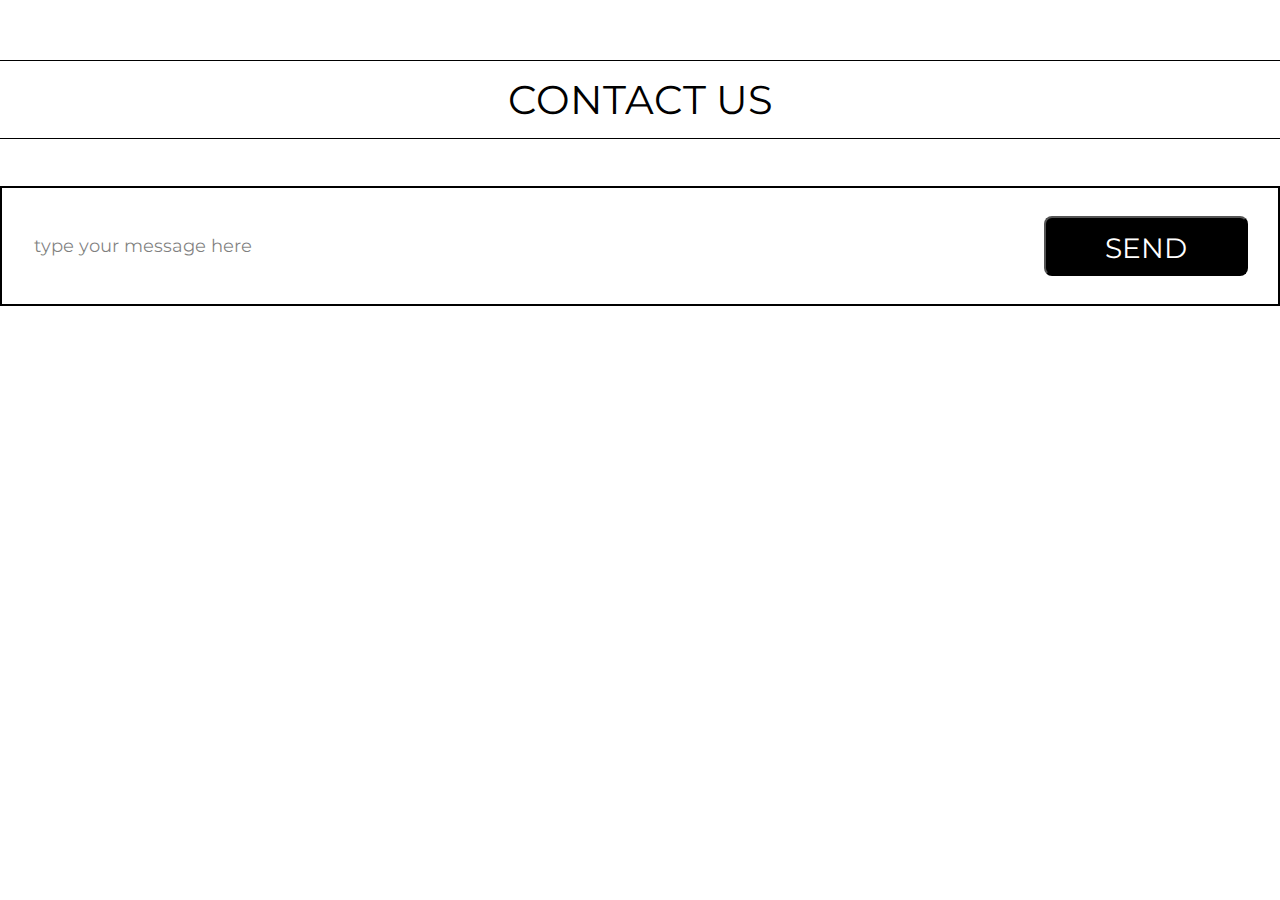
==== index.html @ b16e45a4 "dev" ====
<!DOCTYPE html>
<html lang="en">
  <head>
    <meta charset="UTF-8" />
    <meta http-equiv="X-UA-Compatible" content="IE=edge" />
    <meta name="viewport" content="width=device-width, initial-scale=1.0" />
    <link rel="stylesheet" href="css/style.css" />
    <title>Document</title>
  </head>
  <body>
    <p class="text_big">contact us</p>
    <form action="#" class="form_button">
      <textarea
        class="message"
        cols="30"
        rows="5"
        placeholder="type your message here"
      ></textarea>
      <button class="button_black" type="submit">SEND</button>
    </form>
  </body>
</html>
---- css/style.css ----
* {
  box-sizing: border-box;
}

*::before {
  box-sizing: border-box;
}
*::after {
  box-sizing: border-box;
}
/* http://meyerweb.com/eric/tools/css/reset/ 
   v2.0 | 20110126
   License: none (public domain)
*/
html,
body,
div,
span,
applet,
object,
iframe,
h1,
h2,
h3,
h4,
h5,
h6,
p,
blockquote,
pre,
a,
abbr,
acronym,
address,
big,
cite,
code,
del,
dfn,
em,
img,
ins,
kbd,
q,
s,
samp,
small,
strike,
strong,
sub,
sup,
tt,
var,
b,
u,
i,
center,
dl,
dt,
dd,
ol,
ul,
li,
fieldset,
form,
label,
legend,
table,
caption,
tbody,
tfoot,
thead,
tr,
th,
td,
article,
aside,
canvas,
details,
embed,
figure,
figcaption,
footer,
header,
hgroup,
menu,
nav,
output,
ruby,
section,
summary,
time,
mark,
audio,
video {
  margin: 0;
  padding: 0;
  border: 0;
  font-size: 100%;
  font: inherit;
  vertical-align: baseline;
}
/* HTML5 display-role reset for older browsers */
article,
aside,
details,
figcaption,
figure,
footer,
header,
hgroup,
menu,
nav,
section {
  display: block;
}
body {
  line-height: 1;
}
ol,
ul {
  list-style: none;
}
blockquote,
q {
  quotes: none;
}
blockquote:before,
blockquote:after,
q:before,
q:after {
  content: "";
  content: none;
}
table {
  border-collapse: collapse;
  border-spacing: 0;
}

@font-face {
  font-family: "Montserrat";
  src: url(/fonts/static/Montserrat-Regular.ttf);
}
body {
  font-family: "Montserrat";
}

.text_big {
  font-size: 40px;
  text-align: center;
  line-height: 49px;
  color: #000000;
  text-transform: uppercase;
  padding: 14px 0;
  border-bottom: #000000 1px solid;
  border-top: #000000 1px solid;
  margin: 60px auto 47px;
}

.form_button {
  margin: 0 2px;
  border: 2px black solid;
  display: flex;
  flex-direction: row;
  justify-content: space-between;
  align-items: center;
  padding: 0 30px;
  margin: 0 auto;
}

.message {
  font-family: "Montserrat";
  font-style: normal;
  font-weight: 400;
  height: 116px;
  width: 70%;
  resize: none;
  border: none;
  font-size: 18px;
}
.message::placeholder {
  color: rgba(0, 0, 0, 0.5);
  padding-top: 45px;
}

.message:focus-visible {
  outline: none;
}
.button_black {
  font-family: "Montserrat";
  background-color: #000000;
  min-width: 200px;
  height: 60px;
  font-size: 28px;
  line-height: 34px;
  color: white;
  padding: 13px 59px;
  border-radius: 8px;
  cursor: pointer;
  flex-grow: 0;
}

/* mobile */

@media only screen and (min-width: 320px) and (max-width: 500px) {
  .button_black {
    display: block;
    min-width: 335px;
    text-align: center;
    position: absolute;
    left: 50%;
    transform: translate(-50%, -50%);
    bottom: -20px;
  }
  .form_button {
    display: block;
    padding: 0px;
  }
  .message {
    text-align: center;
    width: 100%;
  }
}
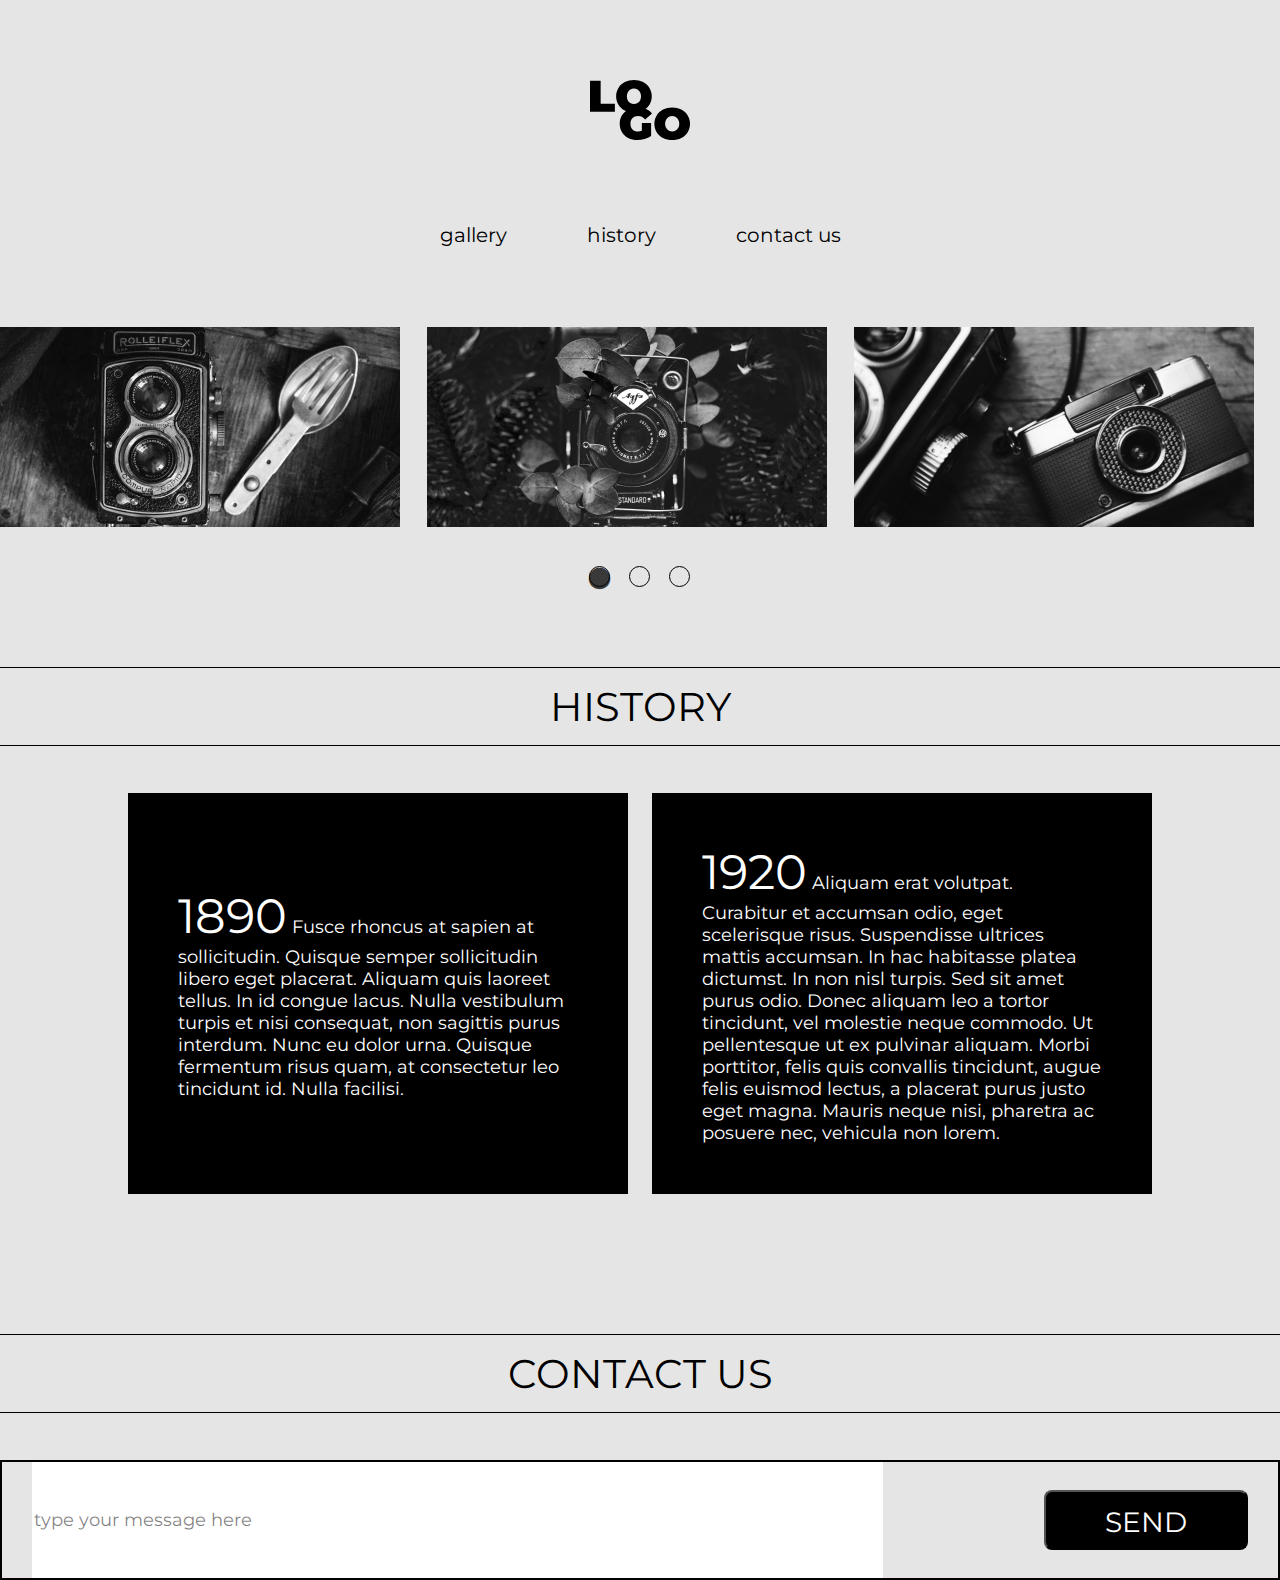
==== commit f19f919a: "add navigation and start add slider" ====
--- a/index.html
+++ b/index.html
@@ -5,18 +5,97 @@
     <meta http-equiv="X-UA-Compatible" content="IE=edge" />
     <meta name="viewport" content="width=device-width, initial-scale=1.0" />
     <link rel="stylesheet" href="css/style.css" />
+    <link rel="stylesheet" type="text/css" href="./slick/slick.css" />
+    <link rel="stylesheet" type="text/css" href="./slick/slick-theme.css" />
     <title>Document</title>
   </head>
   <body>
-    <p class="text_big">contact us</p>
+    <div class="logo">
+      <a href="./index.html"
+        ><svg
+          width="100"
+          height="60"
+          viewBox="0 0 100 60"
+          fill="none"
+          xmlns="http://www.w3.org/2000/svg"
+        >
+          <path
+            fill-rule="evenodd"
+            clip-rule="evenodd"
+            d="M10.6434 0.710882H0V31.812H24.8948V23.6813H10.6434V0.710882ZM35.98 30.9924C35.5764 30.8209 35.1799 30.635 34.7905 30.4347C32.0846 29.0426 29.9649 27.1173 28.4315 24.6588C26.8982 22.1707 26.1315 19.3716 26.1315 16.2615C26.1315 13.1513 26.8982 10.3671 28.4315 7.90858C29.9649 5.42049 32.0846 3.48037 34.7905 2.08822C37.4965 0.696073 40.5482 0 43.9457 0C47.3431 0 50.3949 0.696073 53.1008 2.08822C55.8068 3.48037 57.9264 5.42049 59.4598 7.90858C60.9932 10.3671 61.7599 13.1513 61.7599 16.2615C61.7599 19.3716 60.9932 22.1707 59.4598 24.6588C58.426 26.3162 57.1258 27.7313 55.5591 28.9041C55.6626 28.9459 55.7656 28.9885 55.8679 29.0321C58.3334 30.0392 60.3779 31.5202 62.0014 33.4752L55.1915 39.3844C53.2071 37.1036 50.8469 35.9632 48.1109 35.9632C45.7657 35.9632 43.9016 36.6593 42.5186 38.0515C41.1355 39.4436 40.444 41.3393 40.444 43.7385C40.444 46.0785 41.1205 47.9594 42.4735 49.3812C43.8565 50.8029 45.6906 51.5138 47.9756 51.5138C49.3286 51.5138 50.6214 51.2621 51.8541 50.7585V42.8944H61.0995V56.0457C59.2354 57.3194 57.0706 58.2968 54.6052 58.9781C52.1397 59.6594 49.7194 60 47.3442 60C43.9768 60 40.9551 59.3187 38.2793 57.9562C35.6034 56.5641 33.4987 54.6387 31.9654 52.1803C30.4621 49.6922 29.7104 46.8783 29.7104 43.7385C29.7104 40.5988 30.4621 37.7997 31.9654 35.3412C33.0241 33.6233 34.3623 32.1737 35.98 30.9924ZM47.5085 23.1037C46.4562 23.7257 45.2686 24.0368 43.9457 24.0368C42.6228 24.0368 41.4201 23.7257 40.3377 23.1037C39.2854 22.4521 38.4436 21.5487 37.8122 20.3935C37.1808 19.2087 36.8651 17.8313 36.8651 16.2615C36.8651 14.6916 37.1808 13.3291 37.8122 12.1739C38.4436 10.9891 39.2854 10.0857 40.3377 9.46364C41.4201 8.812 42.6228 8.48617 43.9457 8.48617C45.2686 8.48617 46.4562 8.812 47.5085 9.46364C48.5909 10.0857 49.4478 10.9891 50.0792 12.1739C50.7105 13.3291 51.0262 14.6916 51.0262 16.2615C51.0262 17.8313 50.7105 19.2087 50.0792 20.3935C49.4478 21.5487 48.5909 22.4521 47.5085 23.1037ZM73.0307 57.9118C75.7366 59.3039 78.7883 60 82.1858 60C85.5833 60 88.635 59.3039 91.341 57.9118C94.0469 56.5196 96.1666 54.5943 97.6999 52.1358C99.2333 49.6478 100 46.8487 100 43.7385C100 40.6284 99.2333 37.8441 97.6999 35.3857C96.1666 32.8976 94.0469 30.9574 91.341 29.5653C88.635 28.1731 85.5833 27.4771 82.1858 27.4771C78.7883 27.4771 75.7366 28.1731 73.0307 29.5653C70.3247 30.9574 68.205 32.8976 66.6717 35.3857C65.1383 37.8441 64.3716 40.6284 64.3716 43.7385C64.3716 46.8487 65.1383 49.6478 66.6717 52.1358C68.205 54.5943 70.3247 56.5196 73.0307 57.9118ZM85.7486 50.5808C84.6963 51.2028 83.5087 51.5138 82.1858 51.5138C80.8629 51.5138 79.6602 51.2028 78.5779 50.5808C77.5256 49.9291 76.6837 49.0257 76.0523 47.8705C75.4209 46.6857 75.1052 45.3084 75.1052 43.7385C75.1052 42.1687 75.4209 40.8061 76.0523 39.651C76.6837 38.4661 77.5256 37.5627 78.5779 36.9407C79.6602 36.2891 80.8629 35.9632 82.1858 35.9632C83.5087 35.9632 84.6963 36.2891 85.7486 36.9407C86.831 37.5627 87.6879 38.4661 88.3193 39.651C88.9507 40.8061 89.2664 42.1687 89.2664 43.7385C89.2664 45.3084 88.9507 46.6857 88.3193 47.8705C87.6879 49.0257 86.831 49.9291 85.7486 50.5808Z"
+            fill="black"
+          />
+        </svg>
+      </a>
+    </div>
+    <nav class="nav">
+      <ul>
+        <li><a href="#gallery">gallery</a></li>
+        <li><a href="#history">history</a></li>
+        <li><a href="#contact-us">contact us</a></li>
+      </ul>
+    </nav>
+    <div id="gallery" class="slider">
+      <div class="Monochrome1"><img src="./img/Monochrome-1.png" alt="Monochrome1" /></div>
+      <div class="Monochrome3"><img src="./img/Monochrome-3.png" alt="Monochrome3" /></div>
+      <div class="Monochrome2"><img src="./img/Monochrome-2.png" alt="Monochrome2" /></div>
+      <div class="Monochrome4"><img src="./img/Monochrome-1.png" alt="Monochrome1" /></div>
+      <div class="Monochrome5"><img src="./img/Monochrome-3.png" alt="Monochrome3" /></div>
+      <div class="Monochrome6"><img src="./img/Monochrome-2.png" alt="Monochrome2" /></div>
+    </div>
+    <p id="history" class="text_big">history</p>
+    <div class="container">
+      <div class="box box-margin">
+        <p class="text">
+          <span class="data">1890</span> Fusce rhoncus at sapien at sollicitudin. Quisque semper
+          sollicitudin libero eget placerat. Aliquam quis laoreet tellus. In id congue lacus. Nulla
+          vestibulum turpis et nisi consequat, non sagittis purus interdum. Nunc eu dolor urna.
+          Quisque fermentum risus quam, at consectetur leo tincidunt id. Nulla facilisi.
+        </p>
+      </div>
+      <div class="box">
+        <p class="text">
+          <span class="data">1920</span> Aliquam erat volutpat. Curabitur et accumsan odio, eget
+          scelerisque risus. Suspendisse ultrices mattis accumsan. In hac habitasse platea dictumst.
+          In non nisl turpis. Sed sit amet purus odio. Donec aliquam leo a tortor tincidunt, vel
+          molestie neque commodo. Ut pellentesque ut ex pulvinar aliquam. Morbi porttitor, felis
+          quis convallis tincidunt, augue felis euismod lectus, a placerat purus justo eget magna.
+          Mauris neque nisi, pharetra ac posuere nec, vehicula non lorem.
+        </p>
+      </div>
+    </div>
+    <p id="contact-us" class="text_big">contact us</p>
     <form action="#" class="form_button">
-      <textarea
-        class="message"
-        cols="30"
-        rows="5"
-        placeholder="type your message here"
-      ></textarea>
+      <textarea class="message" cols="30" rows="5" placeholder="type your message here"></textarea>
       <button class="button_black" type="submit">SEND</button>
     </form>
+    <script type="text/javascript" src="./jquery.js"></script>
+    <script src="./slick/slick.min.js"></script>
+    <script>
+      $(".slider").slick({
+        slidesToShow: 3,
+        slidesToScroll: 2,
+        autoplay: true,
+        autoplaySpeed: 3000,
+        arrows: false,
+        dots: true,
+        responsive: [
+          {
+            breakpoint: 1024,
+            settings: {
+              slidesToShow: 2,
+              slidesToScroll: 2,
+            },
+          },
+          {
+            breakpoint: 760,
+            settings: {
+              slidesToShow: 1,
+              slidesToScroll: 1,
+            },
+          },
+        ],
+      });
+    </script>
   </body>
 </html>
--- a/css/style.css
+++ b/css/style.css
@@ -12,6 +12,9 @@
    v2.0 | 20110126
    License: none (public domain)
 */
+html {
+  scroll-behavior: smooth;
+}
 html,
 body,
 div,
@@ -137,12 +140,75 @@
   border-spacing: 0;
 }
 
+body {
+  margin: 0;
+  padding: 0;
+  font-family: "Montserrat";
+  background: #E5E5E5;
+}
+
+.logo {
+  margin: 80px auto;
+  text-align: center;
+}
+
+.nav ul {
+  display: flex;
+  justify-content: center;
+  font-size: 20px;
+  line-height: 24px;
+}
+
+.nav li {
+  margin: 0 40px 80px;
+}
+
+.nav a {
+  text-decoration: none;
+  color: #000000;
+}
+
+.nav a:hover {
+  text-decoration: underline;
+}
+
+.slider {
+  width: 100%;
+  margin: 0 auto;
+  max-width: 1320px;
+}
+
+.container {
+  display: flex;
+  max-width: 1024px;
+  margin: 0 auto;
+  justify-content: space-between;
+  flex-wrap: wrap;
+}
+
+.box {
+  background: #000000;
+  padding: 50px;
+  flex: 0 1 500px;
+  display: flex;
+  align-items: center;
+}
+
+.text {
+  color: #ffffff;
+  font-family: "Montserrat";
+  font-size: 18px;
+  line-height: 22px;
+}
+
+.data {
+  font-size: 48px;
+  line-height: 59px;
+}
+
 @font-face {
   font-family: "Montserrat";
   src: url(/fonts/static/Montserrat-Regular.ttf);
-}
-body {
-  font-family: "Montserrat";
 }
 
 .text_big {
@@ -154,7 +220,7 @@
   padding: 14px 0;
   border-bottom: #000000 1px solid;
   border-top: #000000 1px solid;
-  margin: 60px auto 47px;
+  margin: 140px auto 47px;
 }
 
 .form_button {
@@ -202,15 +268,59 @@
 
 /* mobile */
 
-@media only screen and (min-width: 320px) and (max-width: 500px) {
+@media only screen and (min-width: 768px) and (max-width: 1024px) {
+  .slider {
+      width: 100%;
+      margin: 0 auto;
+      max-width: 860px;
+    }
+
+  .container {
+    margin: 0 48px auto;
+  }
+
+  .box {
+    width: 100%;
+    display: block;
+    flex: none;
+    padding: 48px;
+  }
+
+  .box-margin {
+    margin-bottom: 32px;
+  }
+}
+
+@media only screen and (min-width: 320px) and (max-width: 768px) {
+  .slider {
+      width: 100%;
+      margin: 0 auto;
+      max-width: 760px;
+    }
+
+  .container {
+    margin: 0 20px auto;
+  }
+
+  .box {
+    width: 100%;
+    display: block;
+    flex: none;
+    padding: 20px;
+  }
+
+  .box-margin {
+    margin-bottom: 24px;
+  }
+
   .button_black {
     display: block;
-    min-width: 335px;
+    min-width: 100%;
     text-align: center;
-    position: absolute;
+    position: relative;
     left: 50%;
     transform: translate(-50%, -50%);
-    bottom: -20px;
+    bottom: -110px;
   }
   .form_button {
     display: block;
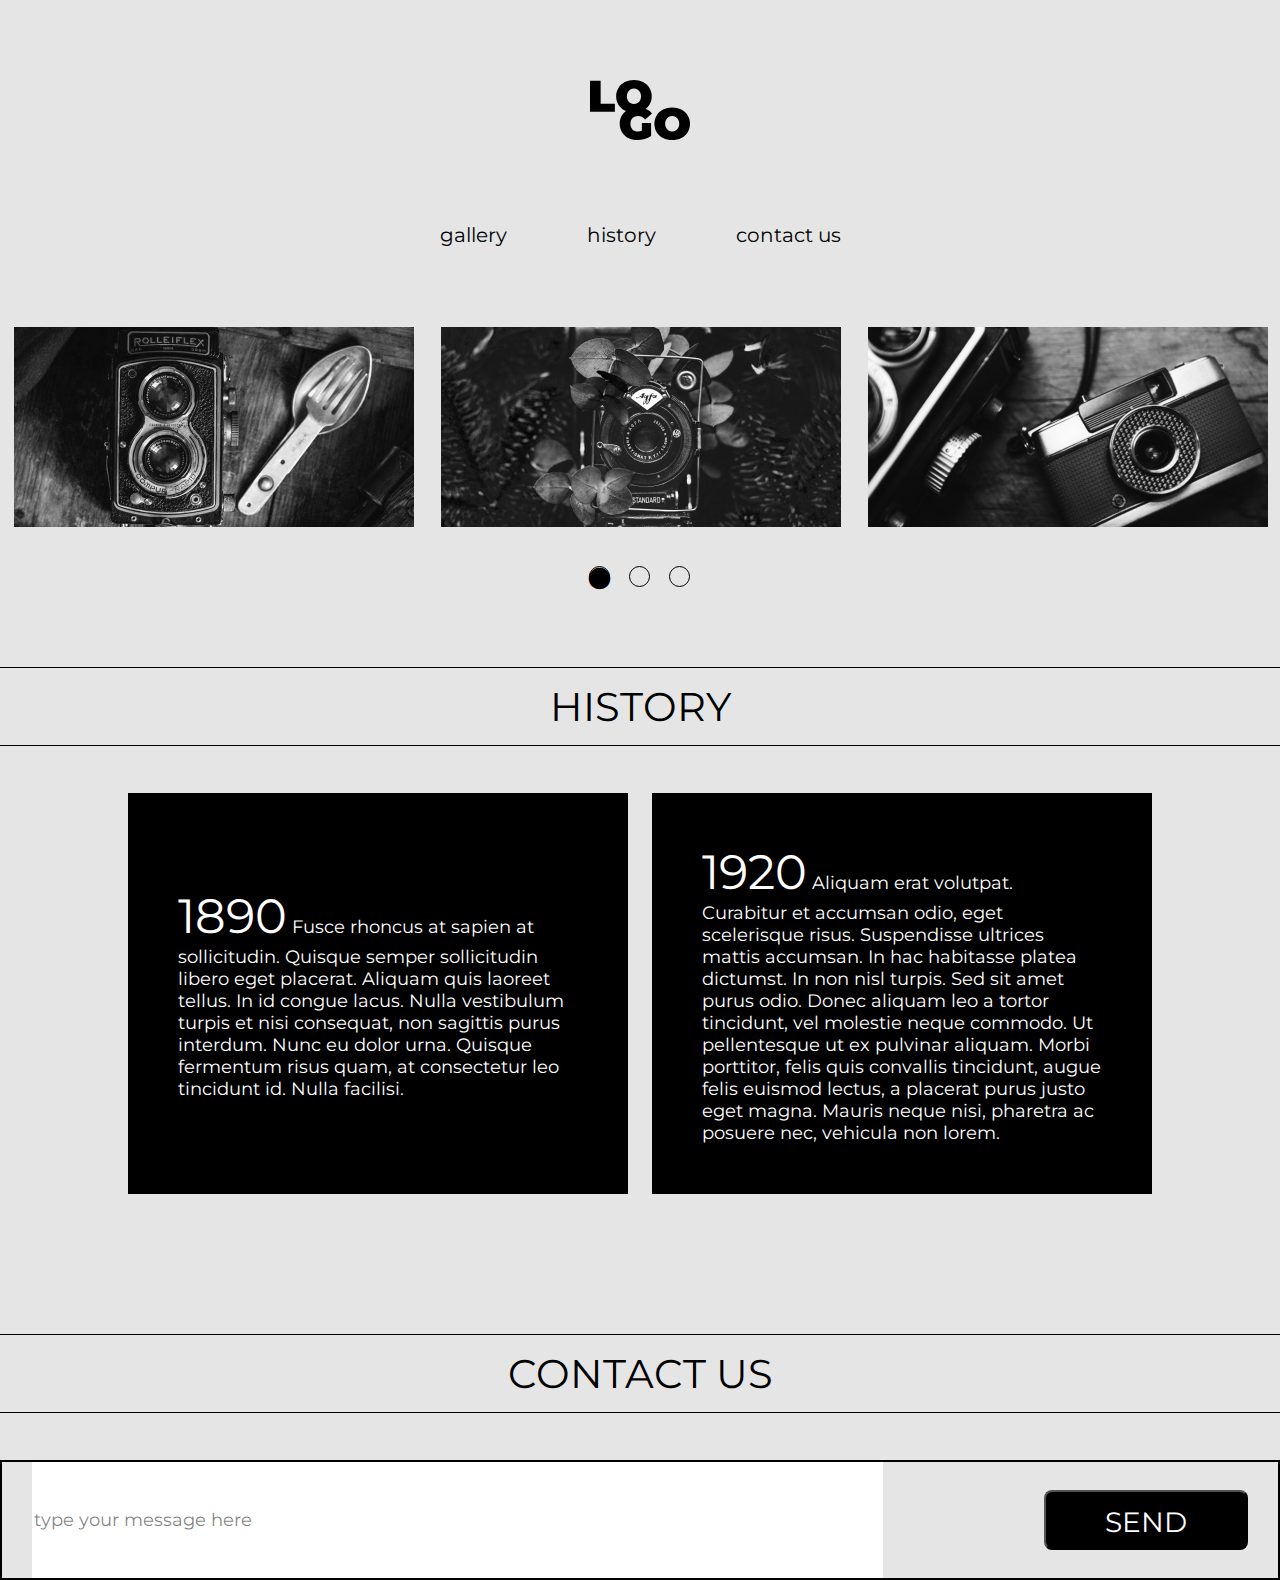
==== commit 12ddc603: "+slider and burger" ====
--- a/index.html
+++ b/index.html
@@ -10,29 +10,33 @@
     <title>Document</title>
   </head>
   <body>
-    <div class="logo">
-      <a href="./index.html"
-        ><svg
-          width="100"
-          height="60"
-          viewBox="0 0 100 60"
-          fill="none"
-          xmlns="http://www.w3.org/2000/svg"
-        >
-          <path
-            fill-rule="evenodd"
-            clip-rule="evenodd"
-            d="M10.6434 0.710882H0V31.812H24.8948V23.6813H10.6434V0.710882ZM35.98 30.9924C35.5764 30.8209 35.1799 30.635 34.7905 30.4347C32.0846 29.0426 29.9649 27.1173 28.4315 24.6588C26.8982 22.1707 26.1315 19.3716 26.1315 16.2615C26.1315 13.1513 26.8982 10.3671 28.4315 7.90858C29.9649 5.42049 32.0846 3.48037 34.7905 2.08822C37.4965 0.696073 40.5482 0 43.9457 0C47.3431 0 50.3949 0.696073 53.1008 2.08822C55.8068 3.48037 57.9264 5.42049 59.4598 7.90858C60.9932 10.3671 61.7599 13.1513 61.7599 16.2615C61.7599 19.3716 60.9932 22.1707 59.4598 24.6588C58.426 26.3162 57.1258 27.7313 55.5591 28.9041C55.6626 28.9459 55.7656 28.9885 55.8679 29.0321C58.3334 30.0392 60.3779 31.5202 62.0014 33.4752L55.1915 39.3844C53.2071 37.1036 50.8469 35.9632 48.1109 35.9632C45.7657 35.9632 43.9016 36.6593 42.5186 38.0515C41.1355 39.4436 40.444 41.3393 40.444 43.7385C40.444 46.0785 41.1205 47.9594 42.4735 49.3812C43.8565 50.8029 45.6906 51.5138 47.9756 51.5138C49.3286 51.5138 50.6214 51.2621 51.8541 50.7585V42.8944H61.0995V56.0457C59.2354 57.3194 57.0706 58.2968 54.6052 58.9781C52.1397 59.6594 49.7194 60 47.3442 60C43.9768 60 40.9551 59.3187 38.2793 57.9562C35.6034 56.5641 33.4987 54.6387 31.9654 52.1803C30.4621 49.6922 29.7104 46.8783 29.7104 43.7385C29.7104 40.5988 30.4621 37.7997 31.9654 35.3412C33.0241 33.6233 34.3623 32.1737 35.98 30.9924ZM47.5085 23.1037C46.4562 23.7257 45.2686 24.0368 43.9457 24.0368C42.6228 24.0368 41.4201 23.7257 40.3377 23.1037C39.2854 22.4521 38.4436 21.5487 37.8122 20.3935C37.1808 19.2087 36.8651 17.8313 36.8651 16.2615C36.8651 14.6916 37.1808 13.3291 37.8122 12.1739C38.4436 10.9891 39.2854 10.0857 40.3377 9.46364C41.4201 8.812 42.6228 8.48617 43.9457 8.48617C45.2686 8.48617 46.4562 8.812 47.5085 9.46364C48.5909 10.0857 49.4478 10.9891 50.0792 12.1739C50.7105 13.3291 51.0262 14.6916 51.0262 16.2615C51.0262 17.8313 50.7105 19.2087 50.0792 20.3935C49.4478 21.5487 48.5909 22.4521 47.5085 23.1037ZM73.0307 57.9118C75.7366 59.3039 78.7883 60 82.1858 60C85.5833 60 88.635 59.3039 91.341 57.9118C94.0469 56.5196 96.1666 54.5943 97.6999 52.1358C99.2333 49.6478 100 46.8487 100 43.7385C100 40.6284 99.2333 37.8441 97.6999 35.3857C96.1666 32.8976 94.0469 30.9574 91.341 29.5653C88.635 28.1731 85.5833 27.4771 82.1858 27.4771C78.7883 27.4771 75.7366 28.1731 73.0307 29.5653C70.3247 30.9574 68.205 32.8976 66.6717 35.3857C65.1383 37.8441 64.3716 40.6284 64.3716 43.7385C64.3716 46.8487 65.1383 49.6478 66.6717 52.1358C68.205 54.5943 70.3247 56.5196 73.0307 57.9118ZM85.7486 50.5808C84.6963 51.2028 83.5087 51.5138 82.1858 51.5138C80.8629 51.5138 79.6602 51.2028 78.5779 50.5808C77.5256 49.9291 76.6837 49.0257 76.0523 47.8705C75.4209 46.6857 75.1052 45.3084 75.1052 43.7385C75.1052 42.1687 75.4209 40.8061 76.0523 39.651C76.6837 38.4661 77.5256 37.5627 78.5779 36.9407C79.6602 36.2891 80.8629 35.9632 82.1858 35.9632C83.5087 35.9632 84.6963 36.2891 85.7486 36.9407C86.831 37.5627 87.6879 38.4661 88.3193 39.651C88.9507 40.8061 89.2664 42.1687 89.2664 43.7385C89.2664 45.3084 88.9507 46.6857 88.3193 47.8705C87.6879 49.0257 86.831 49.9291 85.7486 50.5808Z"
-            fill="black"
-          />
-        </svg>
-      </a>
-    </div>
     <nav class="nav">
-      <ul>
-        <li><a href="#gallery">gallery</a></li>
-        <li><a href="#history">history</a></li>
-        <li><a href="#contact-us">contact us</a></li>
+      <input id="menu-toggle" type="checkbox" />
+      <label class="menu-btn" for="menu-toggle">
+        <span></span>
+      </label>
+      <div class="logo">
+        <a href="./index.html"
+          ><svg
+            width="100"
+            height="60"
+            viewBox="0 0 100 60"
+            fill="none"
+            xmlns="http://www.w3.org/2000/svg"
+          >
+            <path
+              fill-rule="evenodd"
+              clip-rule="evenodd"
+              d="M10.6434 0.710882H0V31.812H24.8948V23.6813H10.6434V0.710882ZM35.98 30.9924C35.5764 30.8209 35.1799 30.635 34.7905 30.4347C32.0846 29.0426 29.9649 27.1173 28.4315 24.6588C26.8982 22.1707 26.1315 19.3716 26.1315 16.2615C26.1315 13.1513 26.8982 10.3671 28.4315 7.90858C29.9649 5.42049 32.0846 3.48037 34.7905 2.08822C37.4965 0.696073 40.5482 0 43.9457 0C47.3431 0 50.3949 0.696073 53.1008 2.08822C55.8068 3.48037 57.9264 5.42049 59.4598 7.90858C60.9932 10.3671 61.7599 13.1513 61.7599 16.2615C61.7599 19.3716 60.9932 22.1707 59.4598 24.6588C58.426 26.3162 57.1258 27.7313 55.5591 28.9041C55.6626 28.9459 55.7656 28.9885 55.8679 29.0321C58.3334 30.0392 60.3779 31.5202 62.0014 33.4752L55.1915 39.3844C53.2071 37.1036 50.8469 35.9632 48.1109 35.9632C45.7657 35.9632 43.9016 36.6593 42.5186 38.0515C41.1355 39.4436 40.444 41.3393 40.444 43.7385C40.444 46.0785 41.1205 47.9594 42.4735 49.3812C43.8565 50.8029 45.6906 51.5138 47.9756 51.5138C49.3286 51.5138 50.6214 51.2621 51.8541 50.7585V42.8944H61.0995V56.0457C59.2354 57.3194 57.0706 58.2968 54.6052 58.9781C52.1397 59.6594 49.7194 60 47.3442 60C43.9768 60 40.9551 59.3187 38.2793 57.9562C35.6034 56.5641 33.4987 54.6387 31.9654 52.1803C30.4621 49.6922 29.7104 46.8783 29.7104 43.7385C29.7104 40.5988 30.4621 37.7997 31.9654 35.3412C33.0241 33.6233 34.3623 32.1737 35.98 30.9924ZM47.5085 23.1037C46.4562 23.7257 45.2686 24.0368 43.9457 24.0368C42.6228 24.0368 41.4201 23.7257 40.3377 23.1037C39.2854 22.4521 38.4436 21.5487 37.8122 20.3935C37.1808 19.2087 36.8651 17.8313 36.8651 16.2615C36.8651 14.6916 37.1808 13.3291 37.8122 12.1739C38.4436 10.9891 39.2854 10.0857 40.3377 9.46364C41.4201 8.812 42.6228 8.48617 43.9457 8.48617C45.2686 8.48617 46.4562 8.812 47.5085 9.46364C48.5909 10.0857 49.4478 10.9891 50.0792 12.1739C50.7105 13.3291 51.0262 14.6916 51.0262 16.2615C51.0262 17.8313 50.7105 19.2087 50.0792 20.3935C49.4478 21.5487 48.5909 22.4521 47.5085 23.1037ZM73.0307 57.9118C75.7366 59.3039 78.7883 60 82.1858 60C85.5833 60 88.635 59.3039 91.341 57.9118C94.0469 56.5196 96.1666 54.5943 97.6999 52.1358C99.2333 49.6478 100 46.8487 100 43.7385C100 40.6284 99.2333 37.8441 97.6999 35.3857C96.1666 32.8976 94.0469 30.9574 91.341 29.5653C88.635 28.1731 85.5833 27.4771 82.1858 27.4771C78.7883 27.4771 75.7366 28.1731 73.0307 29.5653C70.3247 30.9574 68.205 32.8976 66.6717 35.3857C65.1383 37.8441 64.3716 40.6284 64.3716 43.7385C64.3716 46.8487 65.1383 49.6478 66.6717 52.1358C68.205 54.5943 70.3247 56.5196 73.0307 57.9118ZM85.7486 50.5808C84.6963 51.2028 83.5087 51.5138 82.1858 51.5138C80.8629 51.5138 79.6602 51.2028 78.5779 50.5808C77.5256 49.9291 76.6837 49.0257 76.0523 47.8705C75.4209 46.6857 75.1052 45.3084 75.1052 43.7385C75.1052 42.1687 75.4209 40.8061 76.0523 39.651C76.6837 38.4661 77.5256 37.5627 78.5779 36.9407C79.6602 36.2891 80.8629 35.9632 82.1858 35.9632C83.5087 35.9632 84.6963 36.2891 85.7486 36.9407C86.831 37.5627 87.6879 38.4661 88.3193 39.651C88.9507 40.8061 89.2664 42.1687 89.2664 43.7385C89.2664 45.3084 88.9507 46.6857 88.3193 47.8705C87.6879 49.0257 86.831 49.9291 85.7486 50.5808Z"
+              fill="black"
+            />
+          </svg>
+        </a>
+      </div>
+      <ul class="menubox">
+        <li><a class="menu-item" href="#gallery">gallery</a></li>
+        <li><a class="menu-item" href="#history">history</a></li>
+        <li><a class="menu-item" href="#contact-us">contact us</a></li>
       </ul>
     </nav>
     <div id="gallery" class="slider">
@@ -73,15 +77,14 @@
     <script src="./slick/slick.min.js"></script>
     <script>
       $(".slider").slick({
+        infinite: true,
         slidesToShow: 3,
         slidesToScroll: 2,
-        autoplay: true,
-        autoplaySpeed: 3000,
+        dots: true,
         arrows: false,
-        dots: true,
         responsive: [
           {
-            breakpoint: 1024,
+            breakpoint: 1025,
             settings: {
               slidesToShow: 2,
               slidesToScroll: 2,
--- a/css/style.css
+++ b/css/style.css
@@ -148,13 +148,14 @@
 }
 
 .logo {
-  margin: 80px auto;
+  margin-top: 80px;
   text-align: center;
 }
 
 .nav ul {
   display: flex;
   justify-content: center;
+  padding-top: 80px;
   font-size: 20px;
   line-height: 24px;
 }
@@ -170,12 +171,24 @@
 
 .nav a:hover {
   text-decoration: underline;
+}
+
+.nav label,
+.nav span,
+.nav input,
+form.text-area {
+  display: none;
 }
 
 .slider {
   width: 100%;
   margin: 0 auto;
   max-width: 1320px;
+}
+
+.slider img {
+  margin: auto;
+  height: 100%;
 }
 
 .container {
@@ -269,6 +282,217 @@
 /* mobile */
 
 @media only screen and (min-width: 768px) and (max-width: 1024px) {
+  body {
+    padding-top: 192px;
+  }
+
+  .nav label,
+  .nav span,
+  .nav input {
+    display: block;
+  }
+
+  /* ///////////////////////burger//////////////////////// */
+  .menu-btn {
+      display: flex;
+      align-items: center;
+      position: absolute;
+      top: 0;
+      right: 0;
+      width: 26px;
+      height: 26px;
+      cursor: pointer;
+      z-index: 1;
+    }
+  
+    .menu-btn>span,
+    .menu-btn>span::before,
+    .menu-btn>span::after {
+      display: block;
+      position: absolute;
+      top: 15px;
+      width: 100%;
+      height: 2px;
+      background-color: #616161;
+      transition-duration: .25s;
+    }
+    #menu-toggle:checked~.menu-btn>span,
+    #menu-toggle:checked~.menu-btn>span::before,
+    #menu-toggle:checked~.menu-btn>span::after {
+      background-color: #FFFFFF;
+    }
+  
+    .menu-btn>span::before {
+      content: '';
+      top: -8px;
+    }
+  
+    .menu-btn>span::after {
+      content: '';
+      top: 8px;
+    }
+    .menubox {
+      display: block;
+      position: fixed;
+      visibility: hidden;
+      top: 0;
+      left: -100%;
+      width: 300px;
+      height: 100%;
+      margin: 0;
+      list-style: none;
+      background-color: #ECEFF1;
+      box-shadow: 1px 0px 6px rgba(0, 0, 0, .2);
+      transition-duration: .25s;
+    }
+    .menu-item {
+      display: block;
+      color: #333;
+      transition-duration: .25s;
+    }
+
+    #menu-toggle {
+      opacity: 0;
+    }
+    #menu-toggle:checked~.menu-btn>span {
+      top: 20px;
+      transform: rotate(45deg);
+    }
+
+    #menu-toggle:checked~.menu-btn>span::before {
+      top: 20px;
+      transform: rotate(0);
+    }
+
+    #menu-toggle:checked~.menu-btn>span::after {
+      top: 0;
+      transform: rotate(90deg);
+    }
+
+    #menu-toggle:checked~.menubox {
+      visibility: visible;
+      left: 0;
+    }
+
+    .menu-btn {
+      position: absolute;
+      display: flex;
+      align-items: center;
+      top: 56px;
+      left: 31px;
+      width: 48px;
+      height: 48px;
+      cursor: pointer;
+      z-index: 4;
+    }
+
+    #menu-toggle:checked~.logo path {
+      fill: #FFFFFF;
+    }
+
+    .menu-btn>span,
+    .menu-btn>span::before,
+    .menu-btn>span::after {
+      display: block;
+      position: absolute;
+      width: 100%;
+      height: 5px;
+      background-color: #000000;
+      transition-duration: .25s;
+    }
+
+    .menu-btn>span::before {
+      content: '';
+      top: -13px;
+    }
+
+    .menu-btn>span::after {
+      content: '';
+      top: 13px;
+    }
+
+    .menubox {
+      display: block;
+      position: fixed;
+      visibility: hidden;
+      top: 0;
+      left: -100%;
+      width: 100%;
+      height: 600px;
+      margin: 0;
+      list-style: none;
+      background-color: #000000;
+      box-shadow: 1px 0px 6px rgba(0, 0, 0, .2);
+      transition-duration: .25s;
+      z-index: 1;
+    }
+
+    .menu-item {
+      display: block;
+      transition-duration: .25s;
+    }
+
+    #menu-toggle {
+      opacity: 0;
+    }
+
+    #menu-toggle:checked~.logo>svg::before {
+      color: #FFFFFF;
+      background-color: #FFFFFF;
+    }
+
+    #menu-toggle:checked~.menu-btn>span {
+      transform: rotate(45deg);
+    }
+
+    #menu-toggle:checked~.menu-btn>span::before {
+      top: 0;
+      transform: rotate(0);
+    }
+
+    #menu-toggle:checked~.menu-btn>span::after {
+      top: 0;
+      transform: rotate(90deg);
+    }
+
+    #menu-toggle:checked~.menubox {
+      visibility: visible;
+      left: 0;
+    }
+  /* /////////////////////////////////////////////// */
+
+    .logo {
+      position: absolute;
+      text-align: center;
+      margin: 0;
+      width: 100%;
+      top: 48px;
+      z-index: 3;
+    }
+
+    #menu-toggle:checked~.logo {
+      position: fixed;
+    }
+
+    #menu-toggle:checked~.menu-btn {
+      position: fixed;
+    }
+
+    .logo svg {
+      position: relative;
+      z-index: 3;
+      width: 80px;
+      height: 48px;
+    }
+
+    .nav a {
+      color: #FFFFFF;  
+    }
+
+    .nav li {
+      margin: 124px 40px 0;
+    }
+
   .slider {
       width: 100%;
       margin: 0 auto;
@@ -297,6 +521,11 @@
       margin: 0 auto;
       max-width: 760px;
     }
+
+  .slider img {
+    width: 100%;
+    height: 100%;
+  }
 
   .container {
     margin: 0 20px auto;
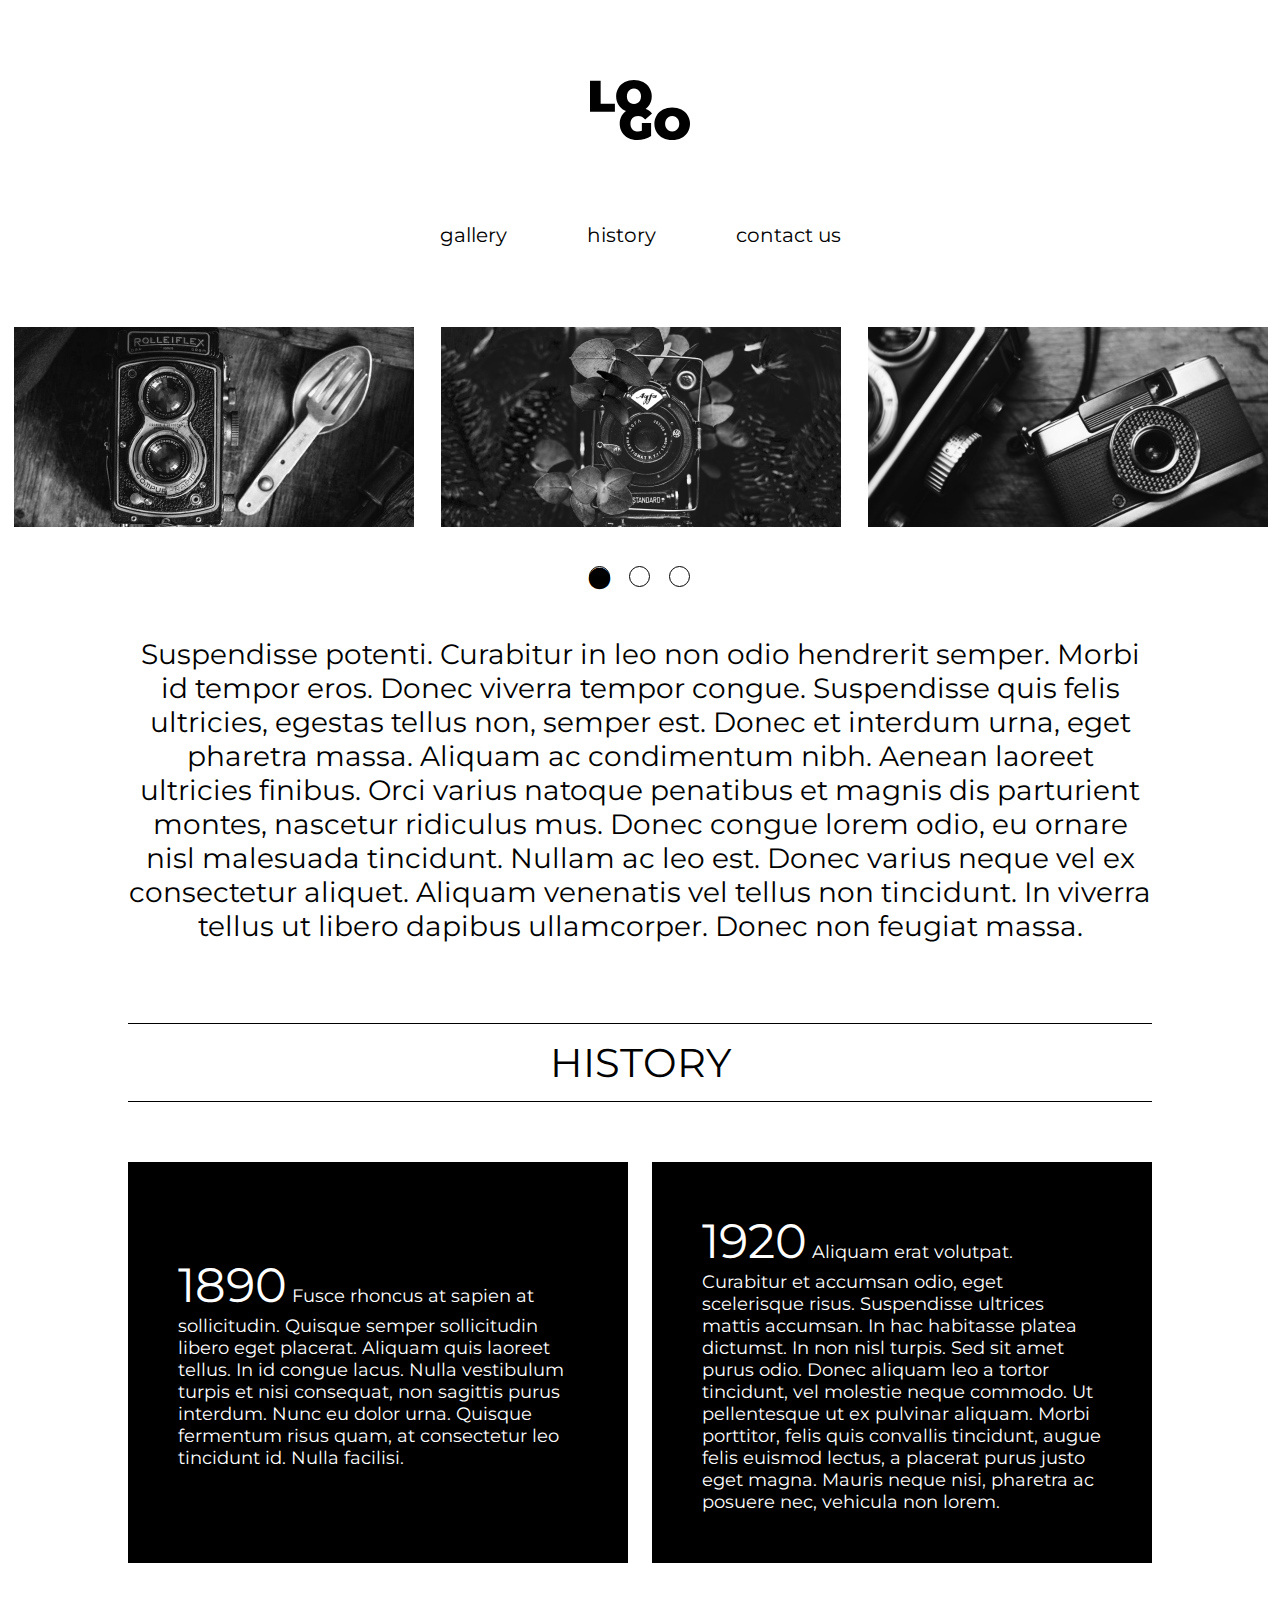
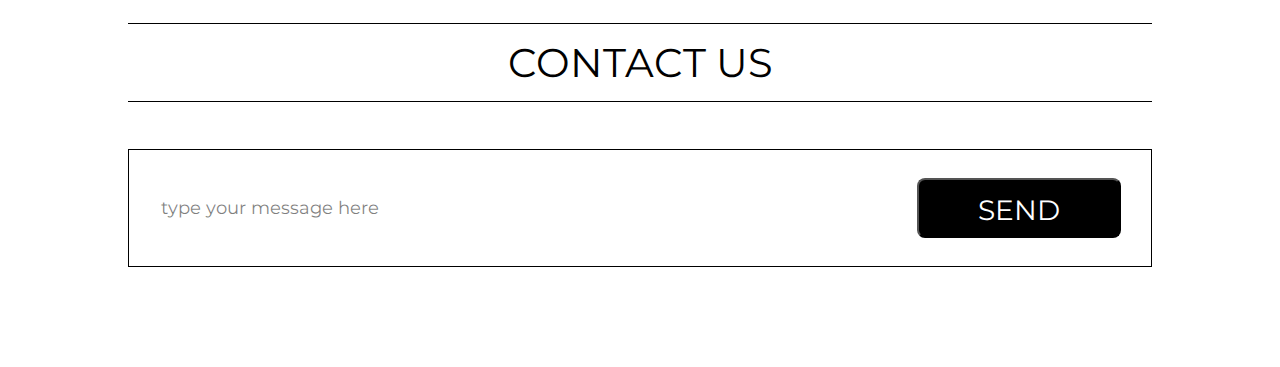
==== commit 782c1a42: "adaptation fixed" ====
--- a/index.html
+++ b/index.html
@@ -40,39 +40,76 @@
       </ul>
     </nav>
     <div id="gallery" class="slider">
-      <div class="Monochrome1"><img src="./img/Monochrome-1.png" alt="Monochrome1" /></div>
-      <div class="Monochrome3"><img src="./img/Monochrome-3.png" alt="Monochrome3" /></div>
-      <div class="Monochrome2"><img src="./img/Monochrome-2.png" alt="Monochrome2" /></div>
-      <div class="Monochrome4"><img src="./img/Monochrome-1.png" alt="Monochrome1" /></div>
-      <div class="Monochrome5"><img src="./img/Monochrome-3.png" alt="Monochrome3" /></div>
-      <div class="Monochrome6"><img src="./img/Monochrome-2.png" alt="Monochrome2" /></div>
+      <div class="Monochrome1">
+        <img src="./img/Monochrome-1.png" alt="Monochrome1" />
+      </div>
+      <div class="Monochrome3">
+        <img src="./img/Monochrome-3.png" alt="Monochrome3" />
+      </div>
+      <div class="Monochrome2">
+        <img src="./img/Monochrome-2.png" alt="Monochrome2" />
+      </div>
+      <div class="Monochrome4">
+        <img src="./img/Monochrome-1.png" alt="Monochrome1" />
+      </div>
+      <div class="Monochrome5">
+        <img src="./img/Monochrome-3.png" alt="Monochrome3" />
+      </div>
+      <div class="Monochrome6">
+        <img src="./img/Monochrome-2.png" alt="Monochrome2" />
+      </div>
     </div>
-    <p id="history" class="text_big">history</p>
-    <div class="container">
-      <div class="box box-margin">
-        <p class="text">
-          <span class="data">1890</span> Fusce rhoncus at sapien at sollicitudin. Quisque semper
-          sollicitudin libero eget placerat. Aliquam quis laoreet tellus. In id congue lacus. Nulla
-          vestibulum turpis et nisi consequat, non sagittis purus interdum. Nunc eu dolor urna.
-          Quisque fermentum risus quam, at consectetur leo tincidunt id. Nulla facilisi.
+    <div class="content">
+      <div class="text-place">
+        <p class="main-text">
+          Suspendisse potenti. Curabitur in leo non odio hendrerit semper. Morbi
+          id tempor eros. Donec viverra tempor congue. Suspendisse quis felis
+          ultricies, egestas tellus non, semper est. Donec et interdum urna,
+          eget pharetra massa. Aliquam ac condimentum nibh. Aenean laoreet
+          ultricies finibus. Orci varius natoque penatibus et magnis dis
+          parturient montes, nascetur ridiculus mus. Donec congue lorem odio, eu
+          ornare nisl malesuada tincidunt. Nullam ac leo est. Donec varius neque
+          vel ex consectetur aliquet. Aliquam venenatis vel tellus non
+          tincidunt. In viverra tellus ut libero dapibus ullamcorper. Donec non
+          feugiat massa.
         </p>
       </div>
-      <div class="box">
-        <p class="text">
-          <span class="data">1920</span> Aliquam erat volutpat. Curabitur et accumsan odio, eget
-          scelerisque risus. Suspendisse ultrices mattis accumsan. In hac habitasse platea dictumst.
-          In non nisl turpis. Sed sit amet purus odio. Donec aliquam leo a tortor tincidunt, vel
-          molestie neque commodo. Ut pellentesque ut ex pulvinar aliquam. Morbi porttitor, felis
-          quis convallis tincidunt, augue felis euismod lectus, a placerat purus justo eget magna.
-          Mauris neque nisi, pharetra ac posuere nec, vehicula non lorem.
-        </p>
+      <p id="history" class="text_big">history</p>
+      <div class="container">
+        <div class="box box-margin">
+          <p class="text">
+            <span class="data">1890</span> Fusce rhoncus at sapien at
+            sollicitudin. Quisque semper sollicitudin libero eget placerat.
+            Aliquam quis laoreet tellus. In id congue lacus. Nulla vestibulum
+            turpis et nisi consequat, non sagittis purus interdum. Nunc eu dolor
+            urna. Quisque fermentum risus quam, at consectetur leo tincidunt id.
+            Nulla facilisi.
+          </p>
+        </div>
+        <div class="box">
+          <p class="text">
+            <span class="data">1920</span> Aliquam erat volutpat. Curabitur et
+            accumsan odio, eget scelerisque risus. Suspendisse ultrices mattis
+            accumsan. In hac habitasse platea dictumst. In non nisl turpis. Sed
+            sit amet purus odio. Donec aliquam leo a tortor tincidunt, vel
+            molestie neque commodo. Ut pellentesque ut ex pulvinar aliquam.
+            Morbi porttitor, felis quis convallis tincidunt, augue felis euismod
+            lectus, a placerat purus justo eget magna. Mauris neque nisi,
+            pharetra ac posuere nec, vehicula non lorem.
+          </p>
+        </div>
       </div>
+      <p id="contact-us" class="text_big">contact us</p>
+      <form action="#" class="form_button">
+        <textarea
+          class="message"
+          cols="30"
+          rows="5"
+          placeholder="type your message here"
+        ></textarea>
+        <button class="button_black" type="submit">SEND</button>
+      </form>
     </div>
-    <p id="contact-us" class="text_big">contact us</p>
-    <form action="#" class="form_button">
-      <textarea class="message" cols="30" rows="5" placeholder="type your message here"></textarea>
-      <button class="button_black" type="submit">SEND</button>
-    </form>
     <script type="text/javascript" src="./jquery.js"></script>
     <script src="./slick/slick.min.js"></script>
     <script>
--- a/css/style.css
+++ b/css/style.css
@@ -139,12 +139,14 @@
   border-collapse: collapse;
   border-spacing: 0;
 }
-
+@font-face {
+  font-family: "Montserrat";
+  src: url(/fonts/static/Montserrat-Regular.ttf);
+}
 body {
-  margin: 0;
+  margin: 0 auto;
   padding: 0;
   font-family: "Montserrat";
-  background: #E5E5E5;
 }
 
 .logo {
@@ -190,11 +192,30 @@
   margin: auto;
   height: 100%;
 }
+.content {
+  max-width: 1024px;
+  display: block;
+  margin: 0 auto;
+}
+
+.text-place {
+  display: inline-block;
+  margin: 80px 0px;
+}
+.main-text {
+  font-family: "Montserrat";
+  font-style: normal;
+  font-weight: 400;
+  font-size: 28px;
+  line-height: 34px;
+  text-align: center;
+  color: #000000;
+}
 
 .container {
   display: flex;
   max-width: 1024px;
-  margin: 0 auto;
+  margin: 60px auto;
   justify-content: space-between;
   flex-wrap: wrap;
 }
@@ -217,11 +238,6 @@
 .data {
   font-size: 48px;
   line-height: 59px;
-}
-
-@font-face {
-  font-family: "Montserrat";
-  src: url(/fonts/static/Montserrat-Regular.ttf);
 }
 
 .text_big {
@@ -233,18 +249,18 @@
   padding: 14px 0;
   border-bottom: #000000 1px solid;
   border-top: #000000 1px solid;
-  margin: 140px auto 47px;
+  margin: 0px auto;
 }
 
 .form_button {
   margin: 0 2px;
-  border: 2px black solid;
+  border: 1px black solid;
   display: flex;
   flex-direction: row;
   justify-content: space-between;
   align-items: center;
   padding: 0 30px;
-  margin: 0 auto;
+  margin: 47px auto 100px;
 }
 
 .message {
@@ -279,11 +295,12 @@
   flex-grow: 0;
 }
 
-/* mobile */
+/* tamlet */
 
 @media only screen and (min-width: 768px) and (max-width: 1024px) {
   body {
-    padding-top: 192px;
+    padding: 0 48px;
+    margin: 0 auto;
   }
 
   .nav label,
@@ -294,213 +311,227 @@
 
   /* ///////////////////////burger//////////////////////// */
   .menu-btn {
-      display: flex;
-      align-items: center;
-      position: absolute;
-      top: 0;
-      right: 0;
-      width: 26px;
-      height: 26px;
-      cursor: pointer;
-      z-index: 1;
-    }
-  
-    .menu-btn>span,
-    .menu-btn>span::before,
-    .menu-btn>span::after {
-      display: block;
-      position: absolute;
-      top: 15px;
-      width: 100%;
-      height: 2px;
-      background-color: #616161;
-      transition-duration: .25s;
-    }
-    #menu-toggle:checked~.menu-btn>span,
-    #menu-toggle:checked~.menu-btn>span::before,
-    #menu-toggle:checked~.menu-btn>span::after {
-      background-color: #FFFFFF;
-    }
-  
-    .menu-btn>span::before {
-      content: '';
-      top: -8px;
-    }
-  
-    .menu-btn>span::after {
-      content: '';
-      top: 8px;
-    }
-    .menubox {
-      display: block;
-      position: fixed;
-      visibility: hidden;
-      top: 0;
-      left: -100%;
-      width: 300px;
-      height: 100%;
-      margin: 0;
-      list-style: none;
-      background-color: #ECEFF1;
-      box-shadow: 1px 0px 6px rgba(0, 0, 0, .2);
-      transition-duration: .25s;
-    }
-    .menu-item {
-      display: block;
-      color: #333;
-      transition-duration: .25s;
-    }
-
-    #menu-toggle {
-      opacity: 0;
-    }
-    #menu-toggle:checked~.menu-btn>span {
-      top: 20px;
-      transform: rotate(45deg);
-    }
-
-    #menu-toggle:checked~.menu-btn>span::before {
-      top: 20px;
-      transform: rotate(0);
-    }
-
-    #menu-toggle:checked~.menu-btn>span::after {
-      top: 0;
-      transform: rotate(90deg);
-    }
-
-    #menu-toggle:checked~.menubox {
-      visibility: visible;
-      left: 0;
-    }
-
-    .menu-btn {
-      position: absolute;
-      display: flex;
-      align-items: center;
-      top: 56px;
-      left: 31px;
-      width: 48px;
-      height: 48px;
-      cursor: pointer;
-      z-index: 4;
-    }
-
-    #menu-toggle:checked~.logo path {
-      fill: #FFFFFF;
-    }
-
-    .menu-btn>span,
-    .menu-btn>span::before,
-    .menu-btn>span::after {
-      display: block;
-      position: absolute;
-      width: 100%;
-      height: 5px;
-      background-color: #000000;
-      transition-duration: .25s;
-    }
-
-    .menu-btn>span::before {
-      content: '';
-      top: -13px;
-    }
-
-    .menu-btn>span::after {
-      content: '';
-      top: 13px;
-    }
-
-    .menubox {
-      display: block;
-      position: fixed;
-      visibility: hidden;
-      top: 0;
-      left: -100%;
-      width: 100%;
-      height: 600px;
-      margin: 0;
-      list-style: none;
-      background-color: #000000;
-      box-shadow: 1px 0px 6px rgba(0, 0, 0, .2);
-      transition-duration: .25s;
-      z-index: 1;
-    }
-
-    .menu-item {
-      display: block;
-      transition-duration: .25s;
-    }
-
-    #menu-toggle {
-      opacity: 0;
-    }
-
-    #menu-toggle:checked~.logo>svg::before {
-      color: #FFFFFF;
-      background-color: #FFFFFF;
-    }
-
-    #menu-toggle:checked~.menu-btn>span {
-      transform: rotate(45deg);
-    }
-
-    #menu-toggle:checked~.menu-btn>span::before {
-      top: 0;
-      transform: rotate(0);
-    }
-
-    #menu-toggle:checked~.menu-btn>span::after {
-      top: 0;
-      transform: rotate(90deg);
-    }
-
-    #menu-toggle:checked~.menubox {
-      visibility: visible;
-      left: 0;
-    }
+    display: flex;
+    align-items: center;
+    position: absolute;
+    top: 0;
+    right: 0;
+    width: 26px;
+    height: 26px;
+    cursor: pointer;
+    z-index: 1;
+  }
+
+  .menu-btn > span,
+  .menu-btn > span::before,
+  .menu-btn > span::after {
+    display: block;
+    position: absolute;
+    top: 15px;
+    width: 100%;
+    height: 2px;
+    background-color: #616161;
+    transition-duration: 0.25s;
+  }
+  #menu-toggle:checked ~ .menu-btn > span,
+  #menu-toggle:checked ~ .menu-btn > span::before,
+  #menu-toggle:checked ~ .menu-btn > span::after {
+    background-color: #ffffff;
+  }
+
+  .menu-btn > span::before {
+    content: "";
+    top: -8px;
+  }
+
+  .menu-btn > span::after {
+    content: "";
+    top: 8px;
+  }
+  .menubox {
+    display: block;
+    position: fixed;
+    visibility: hidden;
+    top: 0;
+    left: -100%;
+    width: 300px;
+    height: 100%;
+    margin: 0;
+    list-style: none;
+    background-color: #eceff1;
+    box-shadow: 1px 0px 6px rgba(0, 0, 0, 0.2);
+    transition-duration: 0.25s;
+  }
+  .menu-item {
+    display: block;
+    color: #333;
+    transition-duration: 0.25s;
+  }
+
+  #menu-toggle {
+    opacity: 0;
+  }
+  #menu-toggle:checked ~ .menu-btn > span {
+    top: 20px;
+    transform: rotate(45deg);
+  }
+
+  #menu-toggle:checked ~ .menu-btn > span::before {
+    top: 20px;
+    transform: rotate(0);
+  }
+
+  #menu-toggle:checked ~ .menu-btn > span::after {
+    top: 0;
+    transform: rotate(90deg);
+  }
+
+  #menu-toggle:checked ~ .menubox {
+    visibility: visible;
+    left: 0;
+  }
+
+  .menu-btn {
+    position: absolute;
+    display: flex;
+    align-items: center;
+    top: 56px;
+    left: 31px;
+    width: 48px;
+    height: 48px;
+    cursor: pointer;
+    z-index: 4;
+  }
+
+  #menu-toggle:checked ~ .logo path {
+    fill: #ffffff;
+  }
+
+  .menu-btn > span,
+  .menu-btn > span::before,
+  .menu-btn > span::after {
+    display: block;
+    position: absolute;
+    width: 100%;
+    height: 5px;
+    background-color: #000000;
+    transition-duration: 0.25s;
+  }
+
+  .menu-btn > span::before {
+    content: "";
+    top: -13px;
+  }
+
+  .menu-btn > span::after {
+    content: "";
+    top: 13px;
+  }
+
+  .menubox {
+    display: block;
+    position: fixed;
+    visibility: hidden;
+    top: 0;
+    left: -100%;
+    width: 100%;
+    height: 600px;
+    margin: 0;
+    list-style: none;
+    background-color: #000000;
+    box-shadow: 1px 0px 6px rgba(0, 0, 0, 0.2);
+    transition-duration: 0.25s;
+    z-index: 1;
+  }
+
+  .menu-item {
+    display: block;
+    transition-duration: 0.25s;
+  }
+
+  #menu-toggle {
+    opacity: 0;
+  }
+
+  #menu-toggle:checked ~ .logo > svg::before {
+    color: #ffffff;
+    background-color: #ffffff;
+  }
+
+  #menu-toggle:checked ~ .menu-btn > span {
+    transform: rotate(45deg);
+  }
+
+  #menu-toggle:checked ~ .menu-btn > span::before {
+    top: 0;
+    transform: rotate(0);
+  }
+
+  #menu-toggle:checked ~ .menu-btn > span::after {
+    top: 0;
+    transform: rotate(90deg);
+  }
+
+  #menu-toggle:checked ~ .menubox {
+    visibility: visible;
+    left: 0;
+  }
   /* /////////////////////////////////////////////// */
 
-    .logo {
-      position: absolute;
-      text-align: center;
-      margin: 0;
-      width: 100%;
-      top: 48px;
-      z-index: 3;
-    }
-
-    #menu-toggle:checked~.logo {
-      position: fixed;
-    }
-
-    #menu-toggle:checked~.menu-btn {
-      position: fixed;
-    }
-
-    .logo svg {
-      position: relative;
-      z-index: 3;
-      width: 80px;
-      height: 48px;
-    }
-
-    .nav a {
-      color: #FFFFFF;  
-    }
-
-    .nav li {
-      margin: 124px 40px 0;
-    }
+  .logo {
+    position: absolute;
+    text-align: center;
+    margin: 0;
+    width: 100%;
+    top: 48px;
+    z-index: 3;
+  }
+
+  #menu-toggle:checked ~ .logo {
+    position: fixed;
+  }
+
+  #menu-toggle:checked ~ .menu-btn {
+    position: fixed;
+  }
+
+  .logo svg {
+    position: relative;
+    z-index: 3;
+    width: 80px;
+    height: 48px;
+  }
+
+  .nav a {
+    color: #ffffff;
+  }
+
+  .nav li {
+    margin: 124px 40px 0;
+  }
 
   .slider {
-      width: 100%;
-      margin: 0 auto;
-      max-width: 860px;
-    }
+    width: 100%;
+    margin: 0 auto;
+    max-width: 860px;
+  }
+  .text-place {
+    width: 100%;
+    margin: 60px auto 48px;
+    padding: 0 45px;
+  }
+  .main-text {
+    font-family: "Montserrat";
+    font-style: normal;
+    font-weight: 400;
+    font-size: 20px;
+    line-height: 24px;
+    text-align: center;
+    color: #000000;
+  }
 
   .container {
-    margin: 0 48px auto;
+    margin: 32px auto;
   }
 
   .box {
@@ -513,22 +544,41 @@
   .box-margin {
     margin-bottom: 32px;
   }
-}
-
+
+  .form_button {
+    margin: 32px 0 80px;
+  }
+}
 @media only screen and (min-width: 320px) and (max-width: 768px) {
   .slider {
-      width: 100%;
-      margin: 0 auto;
-      max-width: 760px;
-    }
+    width: 100%;
+    margin: 0 auto;
+    max-width: 760px;
+  }
 
   .slider img {
     width: 100%;
     height: 100%;
   }
 
+  body {
+    padding: 0 20px;
+    margin: 0 auto;
+  }
   .container {
-    margin: 0 20px auto;
+    margin: 24px auto;
+  }
+  .text-place {
+    width: 100%;
+    margin: 50px auto 24px;
+  }
+  .main-text {
+    font-family: "Montserrat";
+    font-style: normal;
+    font-weight: 400;
+    font-size: 16px;
+    line-height: 19px;
+    text-align: center;
   }
 
   .box {
@@ -554,6 +604,7 @@
   .form_button {
     display: block;
     padding: 0px;
+    margin: 24px 0 120px;
   }
   .message {
     text-align: center;
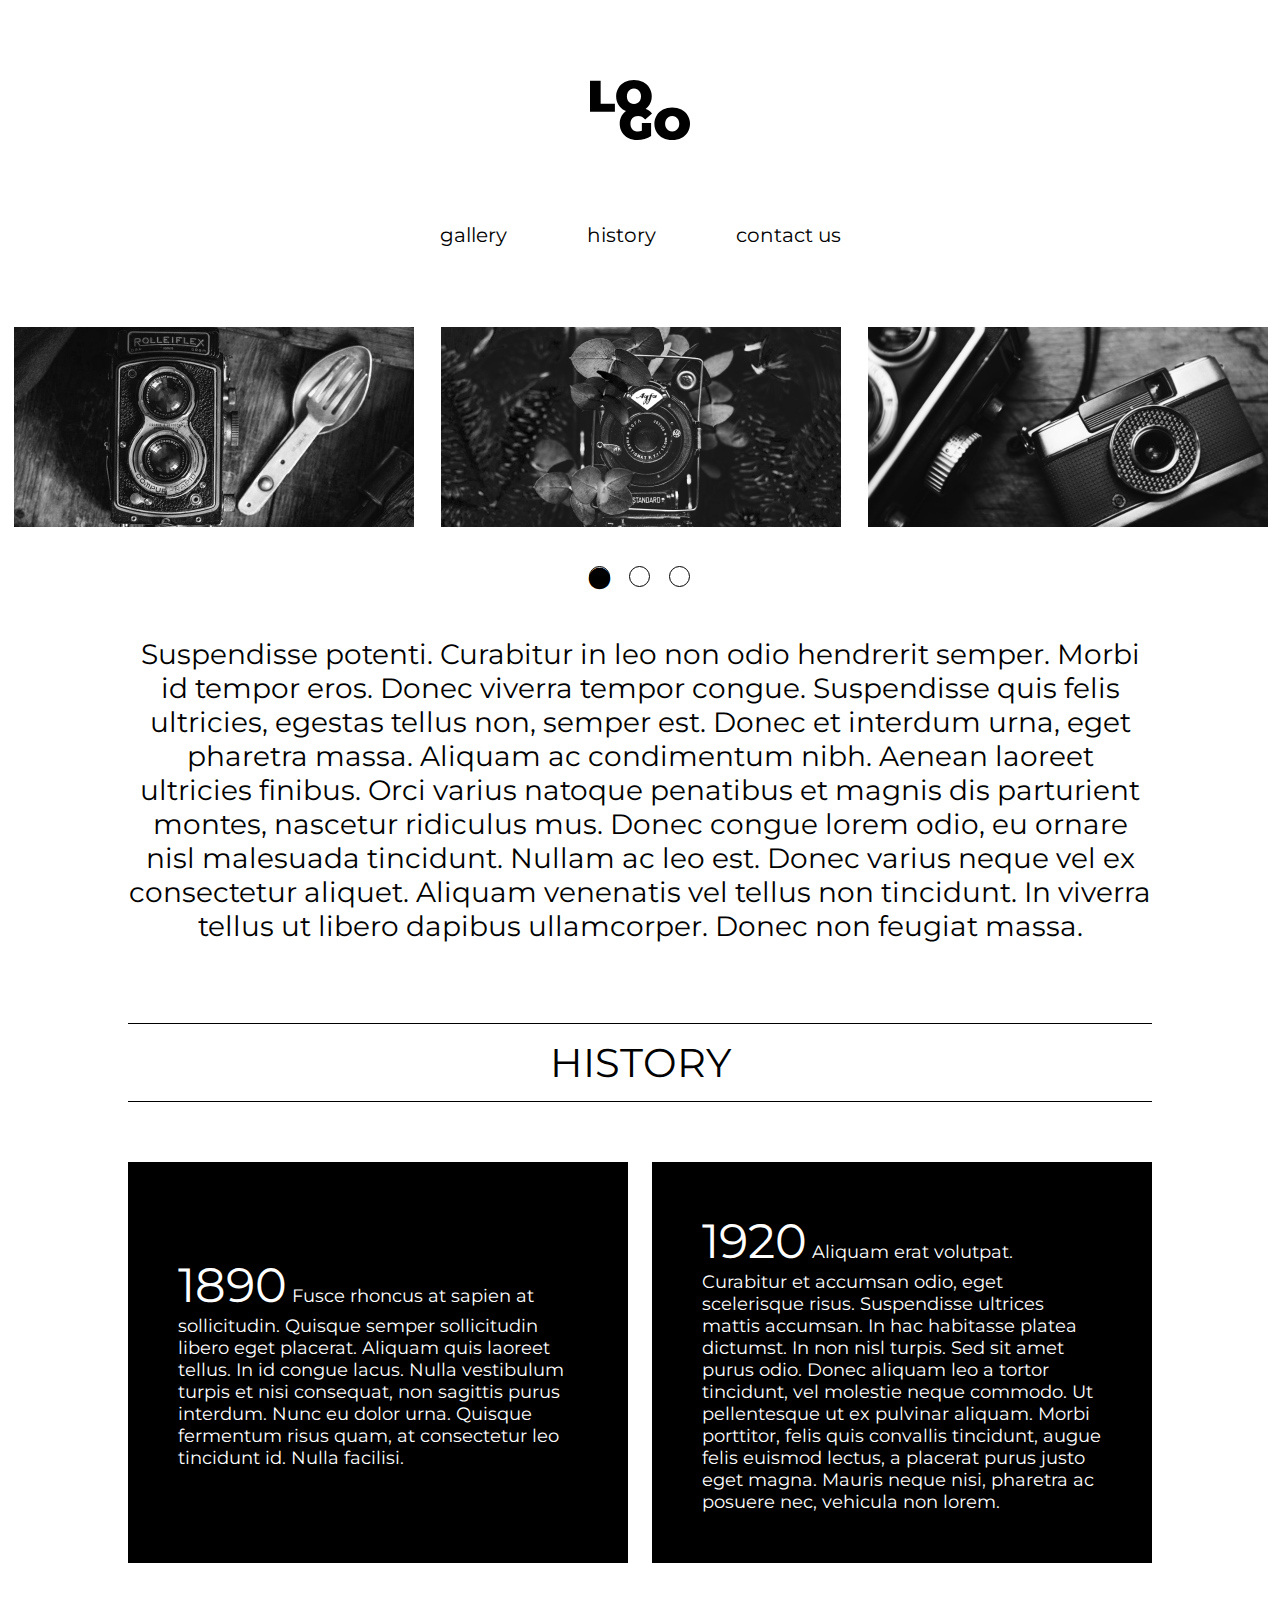
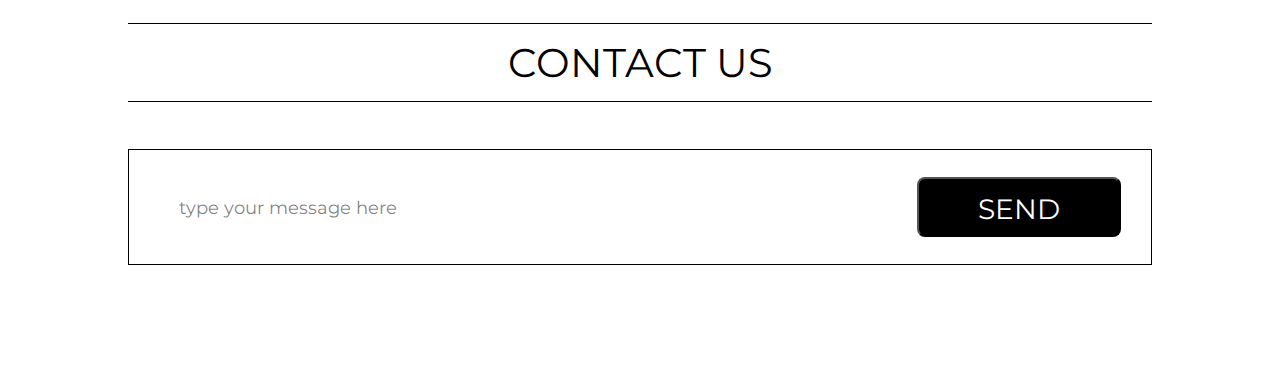
==== commit 67e25a21: "menu header jump fix, textarea padding" ====
--- a/index.html
+++ b/index.html
@@ -10,35 +10,75 @@
     <title>Document</title>
   </head>
   <body>
-    <nav class="nav">
-      <input id="menu-toggle" type="checkbox" />
-      <label class="menu-btn" for="menu-toggle">
-        <span></span>
-      </label>
-      <div class="logo">
-        <a href="./index.html"
-          ><svg
-            width="100"
-            height="60"
-            viewBox="0 0 100 60"
+    <header class="header" id="header">
+      <nav class="nav">
+        <button class="btn-burger" id="btn-burger">
+          <svg
+            class="burger-icon"
+            width="48"
+            height="31"
+            viewBox="0 0 48 31"
             fill="none"
             xmlns="http://www.w3.org/2000/svg"
           >
             <path
               fill-rule="evenodd"
               clip-rule="evenodd"
-              d="M10.6434 0.710882H0V31.812H24.8948V23.6813H10.6434V0.710882ZM35.98 30.9924C35.5764 30.8209 35.1799 30.635 34.7905 30.4347C32.0846 29.0426 29.9649 27.1173 28.4315 24.6588C26.8982 22.1707 26.1315 19.3716 26.1315 16.2615C26.1315 13.1513 26.8982 10.3671 28.4315 7.90858C29.9649 5.42049 32.0846 3.48037 34.7905 2.08822C37.4965 0.696073 40.5482 0 43.9457 0C47.3431 0 50.3949 0.696073 53.1008 2.08822C55.8068 3.48037 57.9264 5.42049 59.4598 7.90858C60.9932 10.3671 61.7599 13.1513 61.7599 16.2615C61.7599 19.3716 60.9932 22.1707 59.4598 24.6588C58.426 26.3162 57.1258 27.7313 55.5591 28.9041C55.6626 28.9459 55.7656 28.9885 55.8679 29.0321C58.3334 30.0392 60.3779 31.5202 62.0014 33.4752L55.1915 39.3844C53.2071 37.1036 50.8469 35.9632 48.1109 35.9632C45.7657 35.9632 43.9016 36.6593 42.5186 38.0515C41.1355 39.4436 40.444 41.3393 40.444 43.7385C40.444 46.0785 41.1205 47.9594 42.4735 49.3812C43.8565 50.8029 45.6906 51.5138 47.9756 51.5138C49.3286 51.5138 50.6214 51.2621 51.8541 50.7585V42.8944H61.0995V56.0457C59.2354 57.3194 57.0706 58.2968 54.6052 58.9781C52.1397 59.6594 49.7194 60 47.3442 60C43.9768 60 40.9551 59.3187 38.2793 57.9562C35.6034 56.5641 33.4987 54.6387 31.9654 52.1803C30.4621 49.6922 29.7104 46.8783 29.7104 43.7385C29.7104 40.5988 30.4621 37.7997 31.9654 35.3412C33.0241 33.6233 34.3623 32.1737 35.98 30.9924ZM47.5085 23.1037C46.4562 23.7257 45.2686 24.0368 43.9457 24.0368C42.6228 24.0368 41.4201 23.7257 40.3377 23.1037C39.2854 22.4521 38.4436 21.5487 37.8122 20.3935C37.1808 19.2087 36.8651 17.8313 36.8651 16.2615C36.8651 14.6916 37.1808 13.3291 37.8122 12.1739C38.4436 10.9891 39.2854 10.0857 40.3377 9.46364C41.4201 8.812 42.6228 8.48617 43.9457 8.48617C45.2686 8.48617 46.4562 8.812 47.5085 9.46364C48.5909 10.0857 49.4478 10.9891 50.0792 12.1739C50.7105 13.3291 51.0262 14.6916 51.0262 16.2615C51.0262 17.8313 50.7105 19.2087 50.0792 20.3935C49.4478 21.5487 48.5909 22.4521 47.5085 23.1037ZM73.0307 57.9118C75.7366 59.3039 78.7883 60 82.1858 60C85.5833 60 88.635 59.3039 91.341 57.9118C94.0469 56.5196 96.1666 54.5943 97.6999 52.1358C99.2333 49.6478 100 46.8487 100 43.7385C100 40.6284 99.2333 37.8441 97.6999 35.3857C96.1666 32.8976 94.0469 30.9574 91.341 29.5653C88.635 28.1731 85.5833 27.4771 82.1858 27.4771C78.7883 27.4771 75.7366 28.1731 73.0307 29.5653C70.3247 30.9574 68.205 32.8976 66.6717 35.3857C65.1383 37.8441 64.3716 40.6284 64.3716 43.7385C64.3716 46.8487 65.1383 49.6478 66.6717 52.1358C68.205 54.5943 70.3247 56.5196 73.0307 57.9118ZM85.7486 50.5808C84.6963 51.2028 83.5087 51.5138 82.1858 51.5138C80.8629 51.5138 79.6602 51.2028 78.5779 50.5808C77.5256 49.9291 76.6837 49.0257 76.0523 47.8705C75.4209 46.6857 75.1052 45.3084 75.1052 43.7385C75.1052 42.1687 75.4209 40.8061 76.0523 39.651C76.6837 38.4661 77.5256 37.5627 78.5779 36.9407C79.6602 36.2891 80.8629 35.9632 82.1858 35.9632C83.5087 35.9632 84.6963 36.2891 85.7486 36.9407C86.831 37.5627 87.6879 38.4661 88.3193 39.651C88.9507 40.8061 89.2664 42.1687 89.2664 43.7385C89.2664 45.3084 88.9507 46.6857 88.3193 47.8705C87.6879 49.0257 86.831 49.9291 85.7486 50.5808Z"
+              d="M0 0H48V5H0V0ZM0 13H48V18H0V13ZM48 26H0V31H48V26Z"
               fill="black"
             />
           </svg>
-        </a>
-      </div>
-      <ul class="menubox">
-        <li><a class="menu-item" href="#gallery">gallery</a></li>
-        <li><a class="menu-item" href="#history">history</a></li>
-        <li><a class="menu-item" href="#contact-us">contact us</a></li>
-      </ul>
-    </nav>
+          <svg
+            class="x-icon"
+            width="38"
+            height="39"
+            viewBox="0 0 38 39"
+            fill="none"
+            xmlns="http://www.w3.org/2000/svg"
+          >
+            <path
+              fill-rule="evenodd"
+              clip-rule="evenodd"
+              d="M19 15.9646L3.79711 0.761733L0.261571 4.29727L15.4644 19.5001L0.261704 34.7029L3.79724 38.2384L19 23.0357L34.2027 38.2384L37.7382 34.7029L22.5355 19.5001L37.7384 4.29727L34.2028 0.761741L19 15.9646Z"
+              fill="white"
+            />
+          </svg>
+        </button>
+        <div class="logo">
+          <a href="./index.html"
+            ><svg
+              width="100"
+              height="60"
+              viewBox="0 0 100 60"
+              fill="none"
+              xmlns="http://www.w3.org/2000/svg"
+            >
+              <path
+                fill-rule="evenodd"
+                clip-rule="evenodd"
+                d="M10.6434 0.710882H0V31.812H24.8948V23.6813H10.6434V0.710882ZM35.98 30.9924C35.5764 30.8209 35.1799 30.635 34.7905 30.4347C32.0846 29.0426 29.9649 27.1173 28.4315 24.6588C26.8982 22.1707 26.1315 19.3716 26.1315 16.2615C26.1315 13.1513 26.8982 10.3671 28.4315 7.90858C29.9649 5.42049 32.0846 3.48037 34.7905 2.08822C37.4965 0.696073 40.5482 0 43.9457 0C47.3431 0 50.3949 0.696073 53.1008 2.08822C55.8068 3.48037 57.9264 5.42049 59.4598 7.90858C60.9932 10.3671 61.7599 13.1513 61.7599 16.2615C61.7599 19.3716 60.9932 22.1707 59.4598 24.6588C58.426 26.3162 57.1258 27.7313 55.5591 28.9041C55.6626 28.9459 55.7656 28.9885 55.8679 29.0321C58.3334 30.0392 60.3779 31.5202 62.0014 33.4752L55.1915 39.3844C53.2071 37.1036 50.8469 35.9632 48.1109 35.9632C45.7657 35.9632 43.9016 36.6593 42.5186 38.0515C41.1355 39.4436 40.444 41.3393 40.444 43.7385C40.444 46.0785 41.1205 47.9594 42.4735 49.3812C43.8565 50.8029 45.6906 51.5138 47.9756 51.5138C49.3286 51.5138 50.6214 51.2621 51.8541 50.7585V42.8944H61.0995V56.0457C59.2354 57.3194 57.0706 58.2968 54.6052 58.9781C52.1397 59.6594 49.7194 60 47.3442 60C43.9768 60 40.9551 59.3187 38.2793 57.9562C35.6034 56.5641 33.4987 54.6387 31.9654 52.1803C30.4621 49.6922 29.7104 46.8783 29.7104 43.7385C29.7104 40.5988 30.4621 37.7997 31.9654 35.3412C33.0241 33.6233 34.3623 32.1737 35.98 30.9924ZM47.5085 23.1037C46.4562 23.7257 45.2686 24.0368 43.9457 24.0368C42.6228 24.0368 41.4201 23.7257 40.3377 23.1037C39.2854 22.4521 38.4436 21.5487 37.8122 20.3935C37.1808 19.2087 36.8651 17.8313 36.8651 16.2615C36.8651 14.6916 37.1808 13.3291 37.8122 12.1739C38.4436 10.9891 39.2854 10.0857 40.3377 9.46364C41.4201 8.812 42.6228 8.48617 43.9457 8.48617C45.2686 8.48617 46.4562 8.812 47.5085 9.46364C48.5909 10.0857 49.4478 10.9891 50.0792 12.1739C50.7105 13.3291 51.0262 14.6916 51.0262 16.2615C51.0262 17.8313 50.7105 19.2087 50.0792 20.3935C49.4478 21.5487 48.5909 22.4521 47.5085 23.1037ZM73.0307 57.9118C75.7366 59.3039 78.7883 60 82.1858 60C85.5833 60 88.635 59.3039 91.341 57.9118C94.0469 56.5196 96.1666 54.5943 97.6999 52.1358C99.2333 49.6478 100 46.8487 100 43.7385C100 40.6284 99.2333 37.8441 97.6999 35.3857C96.1666 32.8976 94.0469 30.9574 91.341 29.5653C88.635 28.1731 85.5833 27.4771 82.1858 27.4771C78.7883 27.4771 75.7366 28.1731 73.0307 29.5653C70.3247 30.9574 68.205 32.8976 66.6717 35.3857C65.1383 37.8441 64.3716 40.6284 64.3716 43.7385C64.3716 46.8487 65.1383 49.6478 66.6717 52.1358C68.205 54.5943 70.3247 56.5196 73.0307 57.9118ZM85.7486 50.5808C84.6963 51.2028 83.5087 51.5138 82.1858 51.5138C80.8629 51.5138 79.6602 51.2028 78.5779 50.5808C77.5256 49.9291 76.6837 49.0257 76.0523 47.8705C75.4209 46.6857 75.1052 45.3084 75.1052 43.7385C75.1052 42.1687 75.4209 40.8061 76.0523 39.651C76.6837 38.4661 77.5256 37.5627 78.5779 36.9407C79.6602 36.2891 80.8629 35.9632 82.1858 35.9632C83.5087 35.9632 84.6963 36.2891 85.7486 36.9407C86.831 37.5627 87.6879 38.4661 88.3193 39.651C88.9507 40.8061 89.2664 42.1687 89.2664 43.7385C89.2664 45.3084 88.9507 46.6857 88.3193 47.8705C87.6879 49.0257 86.831 49.9291 85.7486 50.5808Z"
+                fill="black"
+              />
+            </svg>
+          </a>
+        </div>
+        <ul class="menubox">
+          <li><a class="menu-item" href="#gallery">gallery</a></li>
+          <li><a class="menu-item" href="#history">history</a></li>
+          <li><a class="menu-item" href="#contact-us">contact us</a></li>
+        </ul>
+
+        <form action="#" class="form_button_menu">
+          <textarea
+            class="message"
+            cols="25"
+            rows="4"
+            placeholder="type your message here"
+          ></textarea>
+          <button class="button_white" type="submit">SEND</button>
+        </form>
+      </nav>
+    </header>
     <div id="gallery" class="slider">
       <div class="Monochrome1">
         <img src="./img/Monochrome-1.png" alt="Monochrome1" />
@@ -58,44 +98,41 @@
       <div class="Monochrome6">
         <img src="./img/Monochrome-2.png" alt="Monochrome2" />
       </div>
+      <div class="Monochrome7">
+        <img src="./img/Monochrome-1.png" alt="Monochrome1" />
+      </div>
     </div>
     <div class="content">
       <div class="text-place">
         <p class="main-text">
-          Suspendisse potenti. Curabitur in leo non odio hendrerit semper. Morbi
-          id tempor eros. Donec viverra tempor congue. Suspendisse quis felis
-          ultricies, egestas tellus non, semper est. Donec et interdum urna,
-          eget pharetra massa. Aliquam ac condimentum nibh. Aenean laoreet
-          ultricies finibus. Orci varius natoque penatibus et magnis dis
-          parturient montes, nascetur ridiculus mus. Donec congue lorem odio, eu
-          ornare nisl malesuada tincidunt. Nullam ac leo est. Donec varius neque
-          vel ex consectetur aliquet. Aliquam venenatis vel tellus non
-          tincidunt. In viverra tellus ut libero dapibus ullamcorper. Donec non
-          feugiat massa.
+          Suspendisse potenti. Curabitur in leo non odio hendrerit semper. Morbi id tempor eros.
+          Donec viverra tempor congue. Suspendisse quis felis ultricies, egestas tellus non, semper
+          est. Donec et interdum urna, eget pharetra massa. Aliquam ac condimentum nibh. Aenean
+          laoreet ultricies finibus. Orci varius natoque penatibus et magnis dis parturient montes,
+          nascetur ridiculus mus. Donec congue lorem odio, eu ornare nisl malesuada tincidunt.
+          Nullam ac leo est. Donec varius neque vel ex consectetur aliquet. Aliquam venenatis vel
+          tellus non tincidunt. In viverra tellus ut libero dapibus ullamcorper. Donec non feugiat
+          massa.
         </p>
       </div>
       <p id="history" class="text_big">history</p>
       <div class="container">
         <div class="box box-margin">
           <p class="text">
-            <span class="data">1890</span> Fusce rhoncus at sapien at
-            sollicitudin. Quisque semper sollicitudin libero eget placerat.
-            Aliquam quis laoreet tellus. In id congue lacus. Nulla vestibulum
-            turpis et nisi consequat, non sagittis purus interdum. Nunc eu dolor
-            urna. Quisque fermentum risus quam, at consectetur leo tincidunt id.
-            Nulla facilisi.
+            <span class="data">1890</span> Fusce rhoncus at sapien at sollicitudin. Quisque semper
+            sollicitudin libero eget placerat. Aliquam quis laoreet tellus. In id congue lacus.
+            Nulla vestibulum turpis et nisi consequat, non sagittis purus interdum. Nunc eu dolor
+            urna. Quisque fermentum risus quam, at consectetur leo tincidunt id. Nulla facilisi.
           </p>
         </div>
         <div class="box">
           <p class="text">
-            <span class="data">1920</span> Aliquam erat volutpat. Curabitur et
-            accumsan odio, eget scelerisque risus. Suspendisse ultrices mattis
-            accumsan. In hac habitasse platea dictumst. In non nisl turpis. Sed
-            sit amet purus odio. Donec aliquam leo a tortor tincidunt, vel
-            molestie neque commodo. Ut pellentesque ut ex pulvinar aliquam.
-            Morbi porttitor, felis quis convallis tincidunt, augue felis euismod
-            lectus, a placerat purus justo eget magna. Mauris neque nisi,
-            pharetra ac posuere nec, vehicula non lorem.
+            <span class="data">1920</span> Aliquam erat volutpat. Curabitur et accumsan odio, eget
+            scelerisque risus. Suspendisse ultrices mattis accumsan. In hac habitasse platea
+            dictumst. In non nisl turpis. Sed sit amet purus odio. Donec aliquam leo a tortor
+            tincidunt, vel molestie neque commodo. Ut pellentesque ut ex pulvinar aliquam. Morbi
+            porttitor, felis quis convallis tincidunt, augue felis euismod lectus, a placerat purus
+            justo eget magna. Mauris neque nisi, pharetra ac posuere nec, vehicula non lorem.
           </p>
         </div>
       </div>
@@ -103,32 +140,33 @@
       <form action="#" class="form_button">
         <textarea
           class="message"
-          cols="30"
-          rows="5"
+          cols="25"
+          rows="4"
           placeholder="type your message here"
         ></textarea>
         <button class="button_black" type="submit">SEND</button>
       </form>
     </div>
     <script type="text/javascript" src="./jquery.js"></script>
+    <script src="menu.js"></script>
     <script src="./slick/slick.min.js"></script>
     <script>
       $(".slider").slick({
         infinite: true,
         slidesToShow: 3,
-        slidesToScroll: 2,
+        slidesToScroll: 3,
         dots: true,
         arrows: false,
         responsive: [
           {
-            breakpoint: 1025,
+            breakpoint: 1280,
             settings: {
               slidesToShow: 2,
               slidesToScroll: 2,
             },
           },
           {
-            breakpoint: 760,
+            breakpoint: 940,
             settings: {
               slidesToShow: 1,
               slidesToScroll: 1,
--- a/css/style.css
+++ b/css/style.css
@@ -154,6 +154,10 @@
   text-align: center;
 }
 
+.menubox {
+  margin-bottom: 80px;
+}
+
 .nav ul {
   display: flex;
   justify-content: center;
@@ -163,7 +167,7 @@
 }
 
 .nav li {
-  margin: 0 40px 80px;
+  margin: 0 40px;
 }
 
 .nav a {
@@ -259,7 +263,7 @@
   flex-direction: row;
   justify-content: space-between;
   align-items: center;
-  padding: 0 30px;
+  padding: 2px 30px;
   margin: 47px auto 100px;
 }
 
@@ -267,15 +271,16 @@
   font-family: "Montserrat";
   font-style: normal;
   font-weight: 400;
-  height: 116px;
+  height: 110px;
   width: 70%;
   resize: none;
   border: none;
   font-size: 18px;
+  padding: 20px;
 }
 .message::placeholder {
   color: rgba(0, 0, 0, 0.5);
-  padding-top: 45px;
+  padding-top: 25px;
 }
 
 .message:focus-visible {
@@ -295,204 +300,140 @@
   flex-grow: 0;
 }
 
+.btn-burger {
+  display: none;
+  cursor: pointer;
+}
+
+.form_button_menu {
+  display: none;
+}
 /* tamlet */
 
-@media only screen and (min-width: 768px) and (max-width: 1024px) {
+@media only screen and (min-width: 768px) and (max-width: 1025px) {
   body {
     padding: 0 48px;
     margin: 0 auto;
   }
 
+  .header {
+    position: absolute;
+    top: 0;
+    left: 0;
+    width: 100%;
+    padding: 0 53px;
+  }
   .nav label,
   .nav span,
   .nav input {
     display: block;
   }
 
+  .nav ul {
+    padding-top: 175px;
+  }
+
   /* ///////////////////////burger//////////////////////// */
-  .menu-btn {
-    display: flex;
-    align-items: center;
+  ul.menubox {
+    display: none;
+  }
+  a.menu-item {
+    display: none;
+    color: white;
+  }
+  .btn-burger {
+    display: block;
+    position: relative;
+    top: 56px;
+    left: 0;
+    border: none;
+    background: none;
+    z-index: 10;
+  }
+
+  .btn-burger .burger-icon {
+    display: block;
+  }
+  
+  .btn-burger .x-icon {
+    display: none;}
+
+  .btn-close .burger-icon {
+    display: none;
+  }
+
+  .btn-close .x-icon {
+    display: block;
+  }
+
+  .menu-open {
+    display: inline;
+    width: 100%;
+    height: 600px;
+    background: #000000;
     position: absolute;
     top: 0;
-    right: 0;
-    width: 26px;
-    height: 26px;
+    left: 0;
+    z-index: 20;
+    padding: 0 53px;
+  }
+  .menu-open .logo svg * {
+    fill: #fff;
+  }
+
+  .menu-open a.menu-item,
+  .menu-open ul.menubox,
+  .menu-open .btn-close {
+    display: flex;
+  }
+  .menu-open .form_button_menu {
+    display: flex;
+    border: 1px white solid;
+    text-align: center;
+    width: 100%;
+    flex-direction: row;
+    justify-content: space-between;
+    align-items: center;
+    top: 50px;
+    padding: 2px 30px;
+  }
+  .menu-open .form_button_menu textarea {
+    display: block;
+    background: black;
+    width: 100%;
+    display: block;
+    margin: 0 auto;
+    color: rgba(255, 255, 255, 0.5);
+  }
+  .form_button_menu .message::placeholder {
+    color: rgba(255, 255, 255, 0.5);
+    padding-top: 25px;
+  }
+  .button_white {
+    font-family: "Montserrat";
+    background-color: white;
+    min-width: 200px;
+    height: 60px;
+    font-size: 28px;
+    line-height: 34px;
+    color: rgb(0, 0, 0);
+    padding: 13px 59px;
+    border-radius: 8px;
     cursor: pointer;
-    z-index: 1;
-  }
-
-  .menu-btn > span,
-  .menu-btn > span::before,
-  .menu-btn > span::after {
-    display: block;
-    position: absolute;
-    top: 15px;
-    width: 100%;
-    height: 2px;
-    background-color: #616161;
-    transition-duration: 0.25s;
-  }
-  #menu-toggle:checked ~ .menu-btn > span,
-  #menu-toggle:checked ~ .menu-btn > span::before,
-  #menu-toggle:checked ~ .menu-btn > span::after {
-    background-color: #ffffff;
-  }
-
-  .menu-btn > span::before {
-    content: "";
-    top: -8px;
-  }
-
-  .menu-btn > span::after {
-    content: "";
-    top: 8px;
-  }
-  .menubox {
-    display: block;
-    position: fixed;
-    visibility: hidden;
-    top: 0;
-    left: -100%;
-    width: 300px;
-    height: 100%;
-    margin: 0;
-    list-style: none;
-    background-color: #eceff1;
-    box-shadow: 1px 0px 6px rgba(0, 0, 0, 0.2);
-    transition-duration: 0.25s;
-  }
-  .menu-item {
-    display: block;
-    color: #333;
-    transition-duration: 0.25s;
-  }
-
-  #menu-toggle {
-    opacity: 0;
-  }
-  #menu-toggle:checked ~ .menu-btn > span {
-    top: 20px;
-    transform: rotate(45deg);
-  }
-
-  #menu-toggle:checked ~ .menu-btn > span::before {
-    top: 20px;
-    transform: rotate(0);
-  }
-
-  #menu-toggle:checked ~ .menu-btn > span::after {
-    top: 0;
-    transform: rotate(90deg);
-  }
-
-  #menu-toggle:checked ~ .menubox {
-    visibility: visible;
-    left: 0;
-  }
-
-  .menu-btn {
-    position: absolute;
-    display: flex;
-    align-items: center;
-    top: 56px;
-    left: 31px;
-    width: 48px;
-    height: 48px;
-    cursor: pointer;
-    z-index: 4;
-  }
-
-  #menu-toggle:checked ~ .logo path {
-    fill: #ffffff;
-  }
-
-  .menu-btn > span,
-  .menu-btn > span::before,
-  .menu-btn > span::after {
-    display: block;
-    position: absolute;
-    width: 100%;
-    height: 5px;
-    background-color: #000000;
-    transition-duration: 0.25s;
-  }
-
-  .menu-btn > span::before {
-    content: "";
-    top: -13px;
-  }
-
-  .menu-btn > span::after {
-    content: "";
-    top: 13px;
-  }
-
-  .menubox {
-    display: block;
-    position: fixed;
-    visibility: hidden;
-    top: 0;
-    left: -100%;
-    width: 100%;
-    height: 600px;
-    margin: 0;
-    list-style: none;
-    background-color: #000000;
-    box-shadow: 1px 0px 6px rgba(0, 0, 0, 0.2);
-    transition-duration: 0.25s;
-    z-index: 1;
-  }
-
-  .menu-item {
-    display: block;
-    transition-duration: 0.25s;
-  }
-
-  #menu-toggle {
-    opacity: 0;
-  }
-
-  #menu-toggle:checked ~ .logo > svg::before {
-    color: #ffffff;
-    background-color: #ffffff;
-  }
-
-  #menu-toggle:checked ~ .menu-btn > span {
-    transform: rotate(45deg);
-  }
-
-  #menu-toggle:checked ~ .menu-btn > span::before {
-    top: 0;
-    transform: rotate(0);
-  }
-
-  #menu-toggle:checked ~ .menu-btn > span::after {
-    top: 0;
-    transform: rotate(90deg);
-  }
-
-  #menu-toggle:checked ~ .menubox {
-    visibility: visible;
-    left: 0;
+    flex-grow: 0;
+  }
+  .slider {
+    z-index: 18;
   }
   /* /////////////////////////////////////////////// */
 
   .logo {
     position: absolute;
-    text-align: center;
-    margin: 0;
+    margin: 0 auto;
     width: 100%;
     top: 48px;
+    left: 0;
     z-index: 3;
-  }
-
-  #menu-toggle:checked ~ .logo {
-    position: fixed;
-  }
-
-  #menu-toggle:checked ~ .menu-btn {
-    position: fixed;
   }
 
   .logo svg {
@@ -502,23 +443,15 @@
     height: 48px;
   }
 
-  .nav a {
-    color: #ffffff;
-  }
-
-  .nav li {
-    margin: 124px 40px 0;
-  }
-
   .slider {
     width: 100%;
-    margin: 0 auto;
+    margin: 192px auto 0;
     max-width: 860px;
   }
   .text-place {
     width: 100%;
     margin: 60px auto 48px;
-    padding: 0 45px;
+    padding: 0 55px;
   }
   .main-text {
     font-family: "Montserrat";
@@ -610,4 +543,8 @@
     text-align: center;
     width: 100%;
   }
-}
+
+  .message::placeholder {
+    padding-top: 0;
+  }
+}
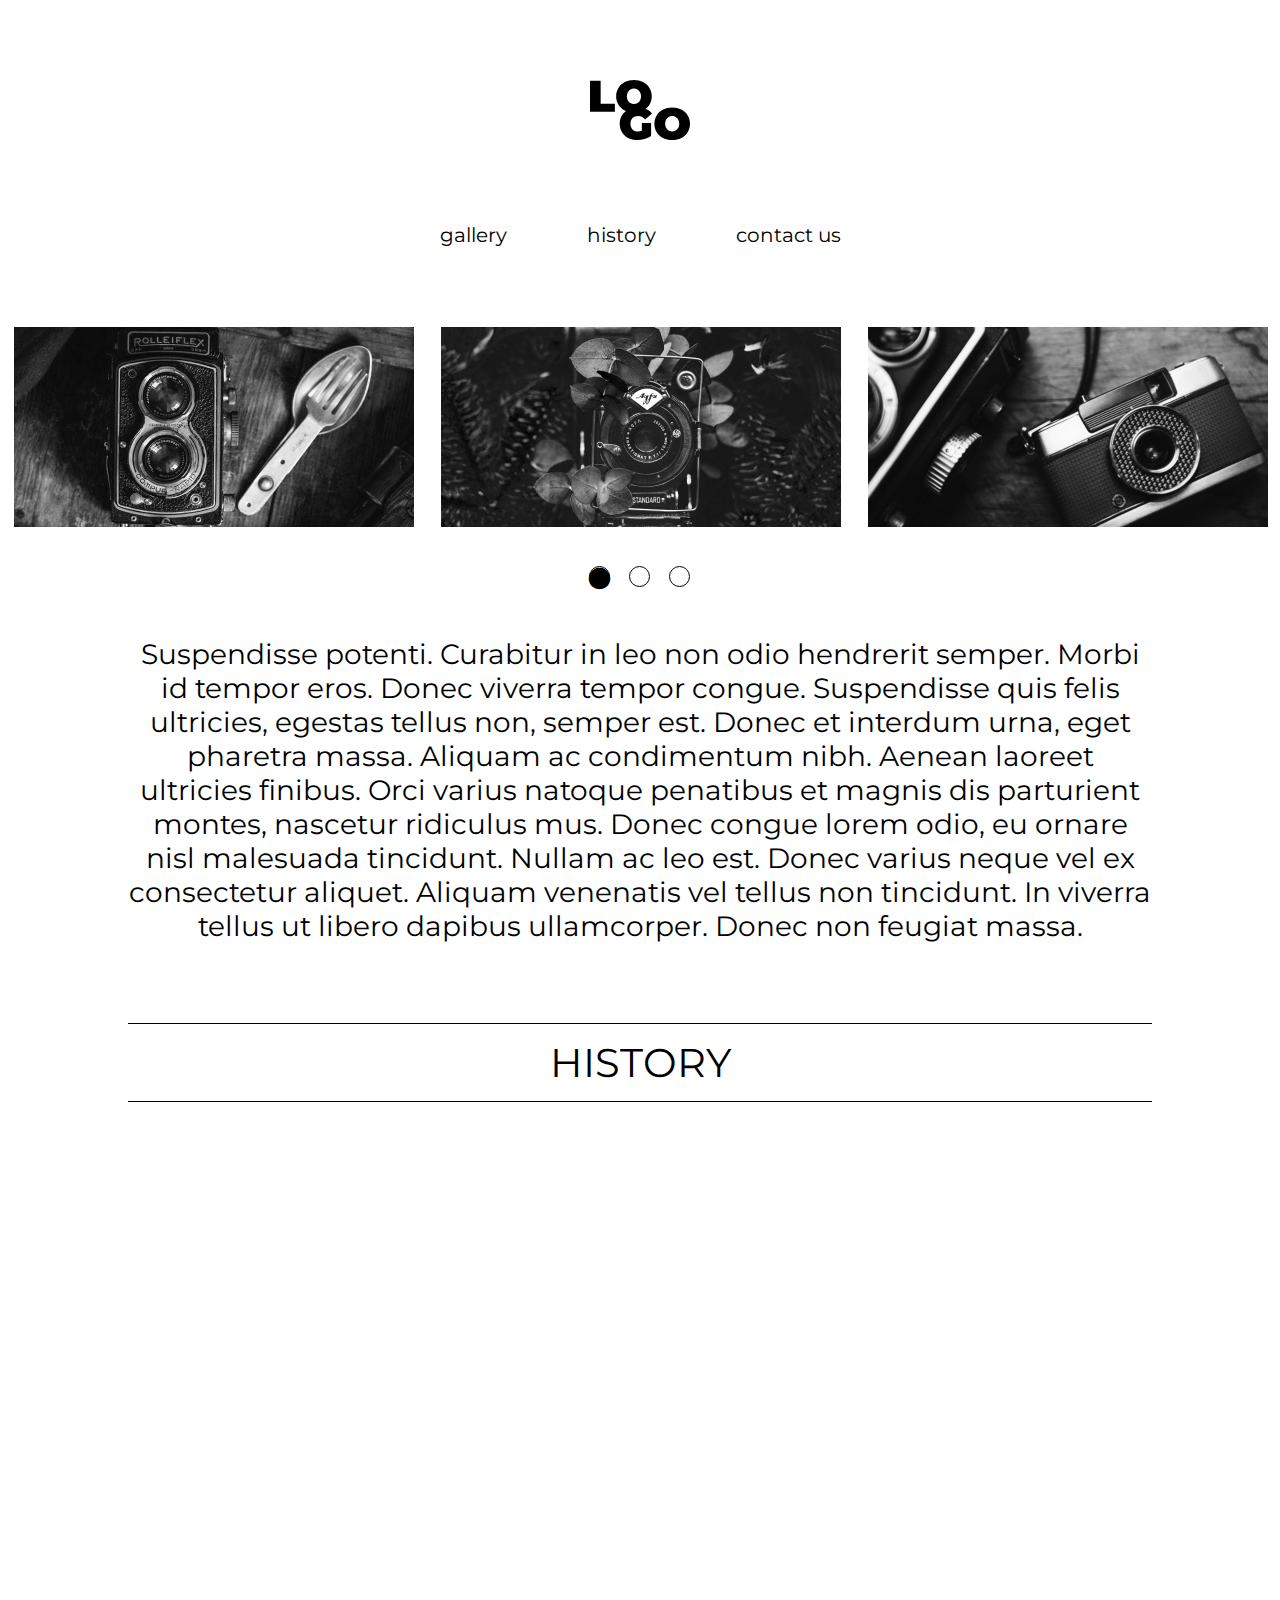
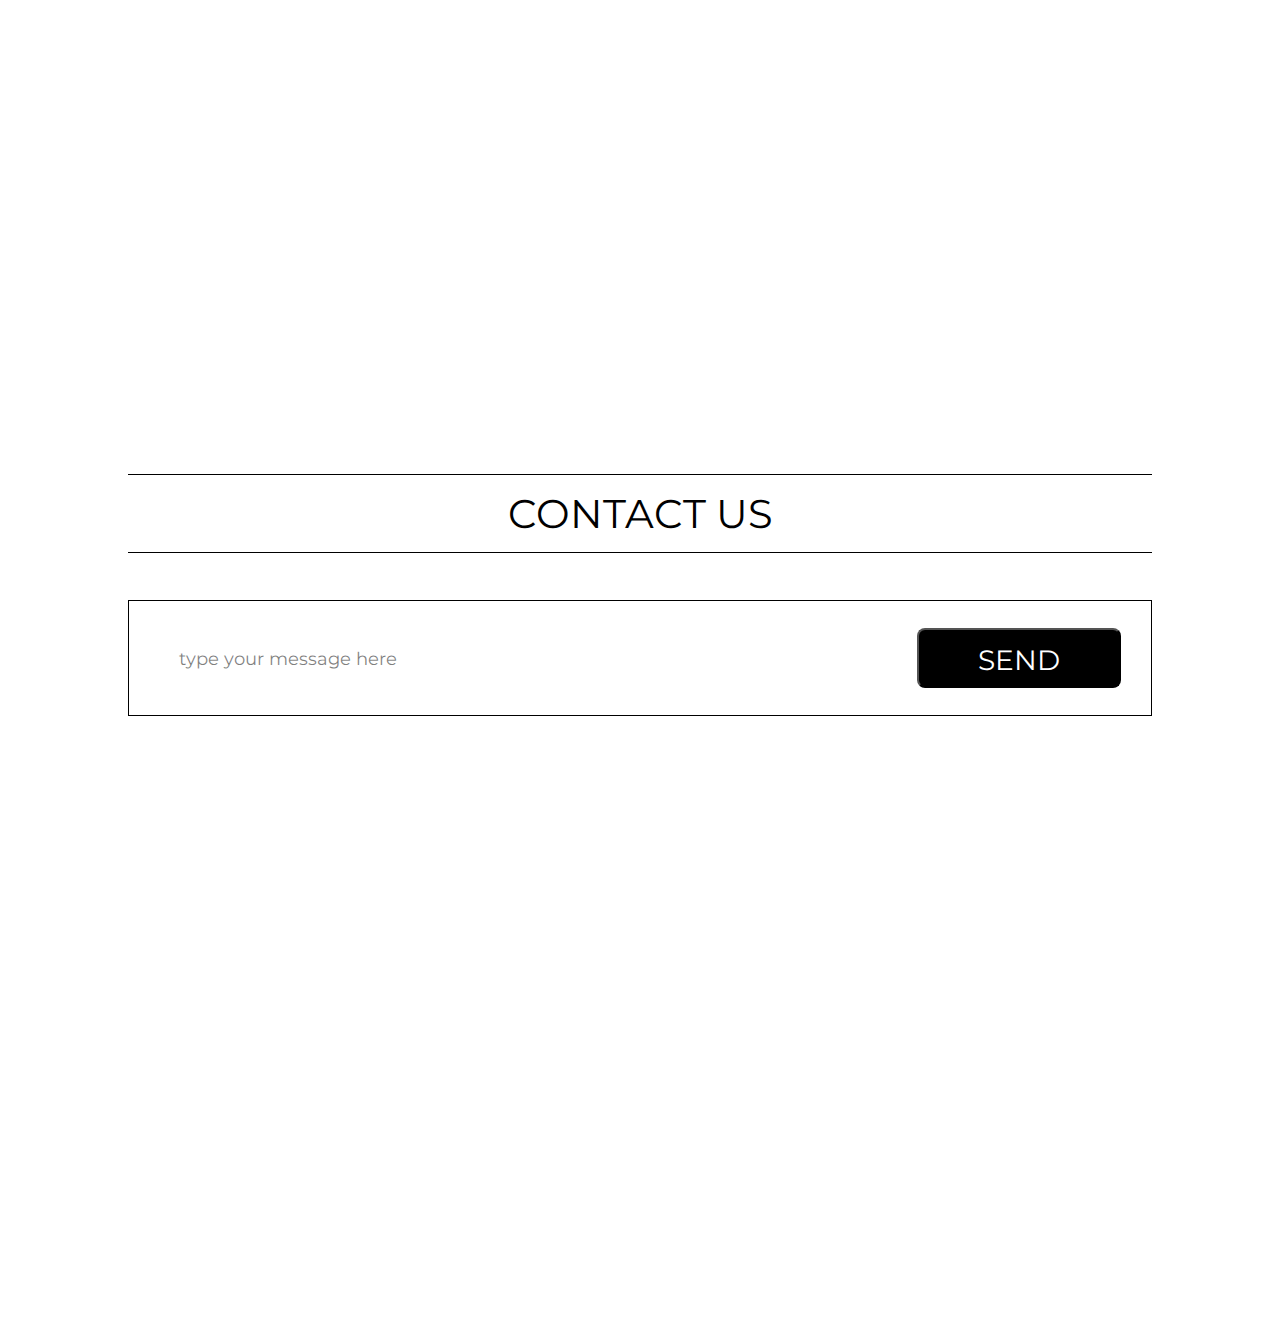
==== commit e8694c3b: "add AOS.js" ====
--- a/index.html
+++ b/index.html
@@ -7,6 +7,7 @@
     <link rel="stylesheet" href="css/style.css" />
     <link rel="stylesheet" type="text/css" href="./slick/slick.css" />
     <link rel="stylesheet" type="text/css" href="./slick/slick-theme.css" />
+    <link href="https://unpkg.com/aos@2.3.1/dist/aos.css" rel="stylesheet" />
     <title>Document</title>
   </head>
   <body>
@@ -117,7 +118,7 @@
       </div>
       <p id="history" class="text_big">history</p>
       <div class="container">
-        <div class="box box-margin">
+        <div class="box box-margin" data-aos="fade-up" data-aos-anchor-placement="center-bottom">
           <p class="text">
             <span class="data">1890</span> Fusce rhoncus at sapien at sollicitudin. Quisque semper
             sollicitudin libero eget placerat. Aliquam quis laoreet tellus. In id congue lacus.
@@ -125,7 +126,25 @@
             urna. Quisque fermentum risus quam, at consectetur leo tincidunt id. Nulla facilisi.
           </p>
         </div>
-        <div class="box">
+        <div class="box" data-aos="fade-up" data-aos-anchor-placement="center-bottom">
+          <p class="text">
+            <span class="data">1920</span> Aliquam erat volutpat. Curabitur et accumsan odio, eget
+            scelerisque risus. Suspendisse ultrices mattis accumsan. In hac habitasse platea
+            dictumst. In non nisl turpis. Sed sit amet purus odio. Donec aliquam leo a tortor
+            tincidunt, vel molestie neque commodo. Ut pellentesque ut ex pulvinar aliquam. Morbi
+            porttitor, felis quis convallis tincidunt, augue felis euismod lectus, a placerat purus
+            justo eget magna. Mauris neque nisi, pharetra ac posuere nec, vehicula non lorem.
+          </p>
+        </div>
+        <div class="box box-margin" data-aos="flip-right">
+          <p class="text">
+            <span class="data">1890</span> Fusce rhoncus at sapien at sollicitudin. Quisque semper
+            sollicitudin libero eget placerat. Aliquam quis laoreet tellus. In id congue lacus.
+            Nulla vestibulum turpis et nisi consequat, non sagittis purus interdum. Nunc eu dolor
+            urna. Quisque fermentum risus quam, at consectetur leo tincidunt id. Nulla facilisi.
+          </p>
+        </div>
+        <div class="box" data-aos="flip-left">
           <p class="text">
             <span class="data">1920</span> Aliquam erat volutpat. Curabitur et accumsan odio, eget
             scelerisque risus. Suspendisse ultrices mattis accumsan. In hac habitasse platea
@@ -146,6 +165,24 @@
         ></textarea>
         <button class="button_black" type="submit">SEND</button>
       </form>
+      <div class="box box-margin" data-aos="zoom-out">
+        <p class="text">
+          <span class="data">1890</span> Fusce rhoncus at sapien at sollicitudin. Quisque semper
+          sollicitudin libero eget placerat. Aliquam quis laoreet tellus. In id congue lacus. Nulla
+          vestibulum turpis et nisi consequat, non sagittis purus interdum. Nunc eu dolor urna.
+          Quisque fermentum risus quam, at consectetur leo tincidunt id. Nulla facilisi.
+        </p>
+      </div>
+      <div class="box" data-aos="zoom-out">
+        <p class="text">
+          <span class="data">1920</span> Aliquam erat volutpat. Curabitur et accumsan odio, eget
+          scelerisque risus. Suspendisse ultrices mattis accumsan. In hac habitasse platea dictumst.
+          In non nisl turpis. Sed sit amet purus odio. Donec aliquam leo a tortor tincidunt, vel
+          molestie neque commodo. Ut pellentesque ut ex pulvinar aliquam. Morbi porttitor, felis
+          quis convallis tincidunt, augue felis euismod lectus, a placerat purus justo eget magna.
+          Mauris neque nisi, pharetra ac posuere nec, vehicula non lorem.
+        </p>
+      </div>
     </div>
     <script type="text/javascript" src="./jquery.js"></script>
     <script src="menu.js"></script>
@@ -175,5 +212,9 @@
         ],
       });
     </script>
+    <script src="https://unpkg.com/aos@2.3.1/dist/aos.js"></script>
+    <script>
+      AOS.init();
+    </script>
   </body>
 </html>
--- a/css/style.css
+++ b/css/style.css
@@ -141,7 +141,7 @@
 }
 @font-face {
   font-family: "Montserrat";
-  src: url(/fonts/static/Montserrat-Regular.ttf);
+  src: url(../fonts/static/Montserrat-Regular.ttf);
 }
 body {
   margin: 0 auto;
@@ -154,16 +154,13 @@
   text-align: center;
 }
 
-.menubox {
-  margin-bottom: 80px;
-}
-
-.nav ul {
+.nav .menubox {
   display: flex;
   justify-content: center;
   padding-top: 80px;
   font-size: 20px;
   line-height: 24px;
+  margin-bottom: 80px;
 }
 
 .nav li {
@@ -184,6 +181,22 @@
 .nav input,
 form.text-area {
   display: none;
+}
+
+.btn-burger .burger-icon {
+  display: block;
+}
+
+.btn-burger .x-icon {
+  display: none;
+}
+
+.btn-close .burger-icon {
+  display: none;
+}
+
+.btn-close .x-icon {
+  display: block;
 }
 
 .slider {
@@ -230,6 +243,7 @@
   flex: 0 1 500px;
   display: flex;
   align-items: center;
+  margin-bottom: 25px;
 }
 
 .text {
@@ -329,7 +343,7 @@
     display: block;
   }
 
-  .nav ul {
+  .nav .menubox {
     padding-top: 175px;
   }
 
@@ -349,21 +363,6 @@
     border: none;
     background: none;
     z-index: 10;
-  }
-
-  .btn-burger .burger-icon {
-    display: block;
-  }
-  
-  .btn-burger .x-icon {
-    display: none;}
-
-  .btn-close .burger-icon {
-    display: none;
-  }
-
-  .btn-close .x-icon {
-    display: block;
   }
 
   .menu-open {
@@ -482,20 +481,24 @@
     margin: 32px 0 80px;
   }
 }
-@media only screen and (min-width: 320px) and (max-width: 768px) {
+@media only screen and (max-width: 768px) {
   .slider {
     width: 100%;
     margin: 0 auto;
     max-width: 760px;
   }
 
+  .content {
+    padding: 0 20px;
+  }
+
   .slider img {
     width: 100%;
     height: 100%;
   }
 
   body {
-    padding: 0 20px;
+    padding: 0;
     margin: 0 auto;
   }
   .container {
@@ -514,6 +517,94 @@
     text-align: center;
   }
 
+  /* ///////// */
+  .btn-burger{
+    display: block;
+    border: none;
+    position: absolute;
+    width: 48px;
+    height: 48px;
+    left: 20px;
+    top: 20px;
+    background-color: transparent;
+    z-index: 25;
+  }
+
+  .btn-burger .burger-icon path {
+    fill: #ffffff;
+  }
+
+  .nav .logo,
+  .nav .menubox,
+  .nav .form_button_menu {
+    display: none;
+  }
+
+  .menu-open {
+    position: fixed;
+    top: 0;
+    left: 0;
+    right: 0;
+    bottom: 0;
+    background-color: black;
+    z-index: 24;
+  }
+
+  .menu-open .logo {
+    display: block;
+    position: absolute;
+    top: 20px;
+    right: 20px;
+    margin: 0;
+    z-index: 25;
+    filter: invert(100%);
+  }
+
+  .menu-open .menubox {
+    display: flex;
+    flex-direction: column;
+    gap: 48px;
+    margin-top: 120px;
+    padding: 0;
+  }
+
+  .menu-open .nav li {
+    margin: 0 20px;
+  }
+
+  .menu-open .nav a {
+    color: white;
+  }
+
+  .menu-open .form_button_menu {
+    display: flex;
+    flex-direction: column;
+    padding: 0 20px;
+    gap: 19px;
+  }
+
+  .menu-open .message {
+    background-color: transparent;
+    border: 1px solid #FFFFFF;
+    height: 150px;
+    color: #FFFFFF;
+  }
+  
+  .menu-open .message::placeholder {
+    color: rgba(255, 255, 255, 0.5);
+  }
+
+  .menu-open .button_white {
+    background: #FFFFFF;
+    border-radius: 8px;
+    padding: 16px 0;
+    font-size: 24px;
+    line-height: 29px;  
+  }
+
+
+  /* //////////// */
+
   .box {
     width: 100%;
     display: block;
